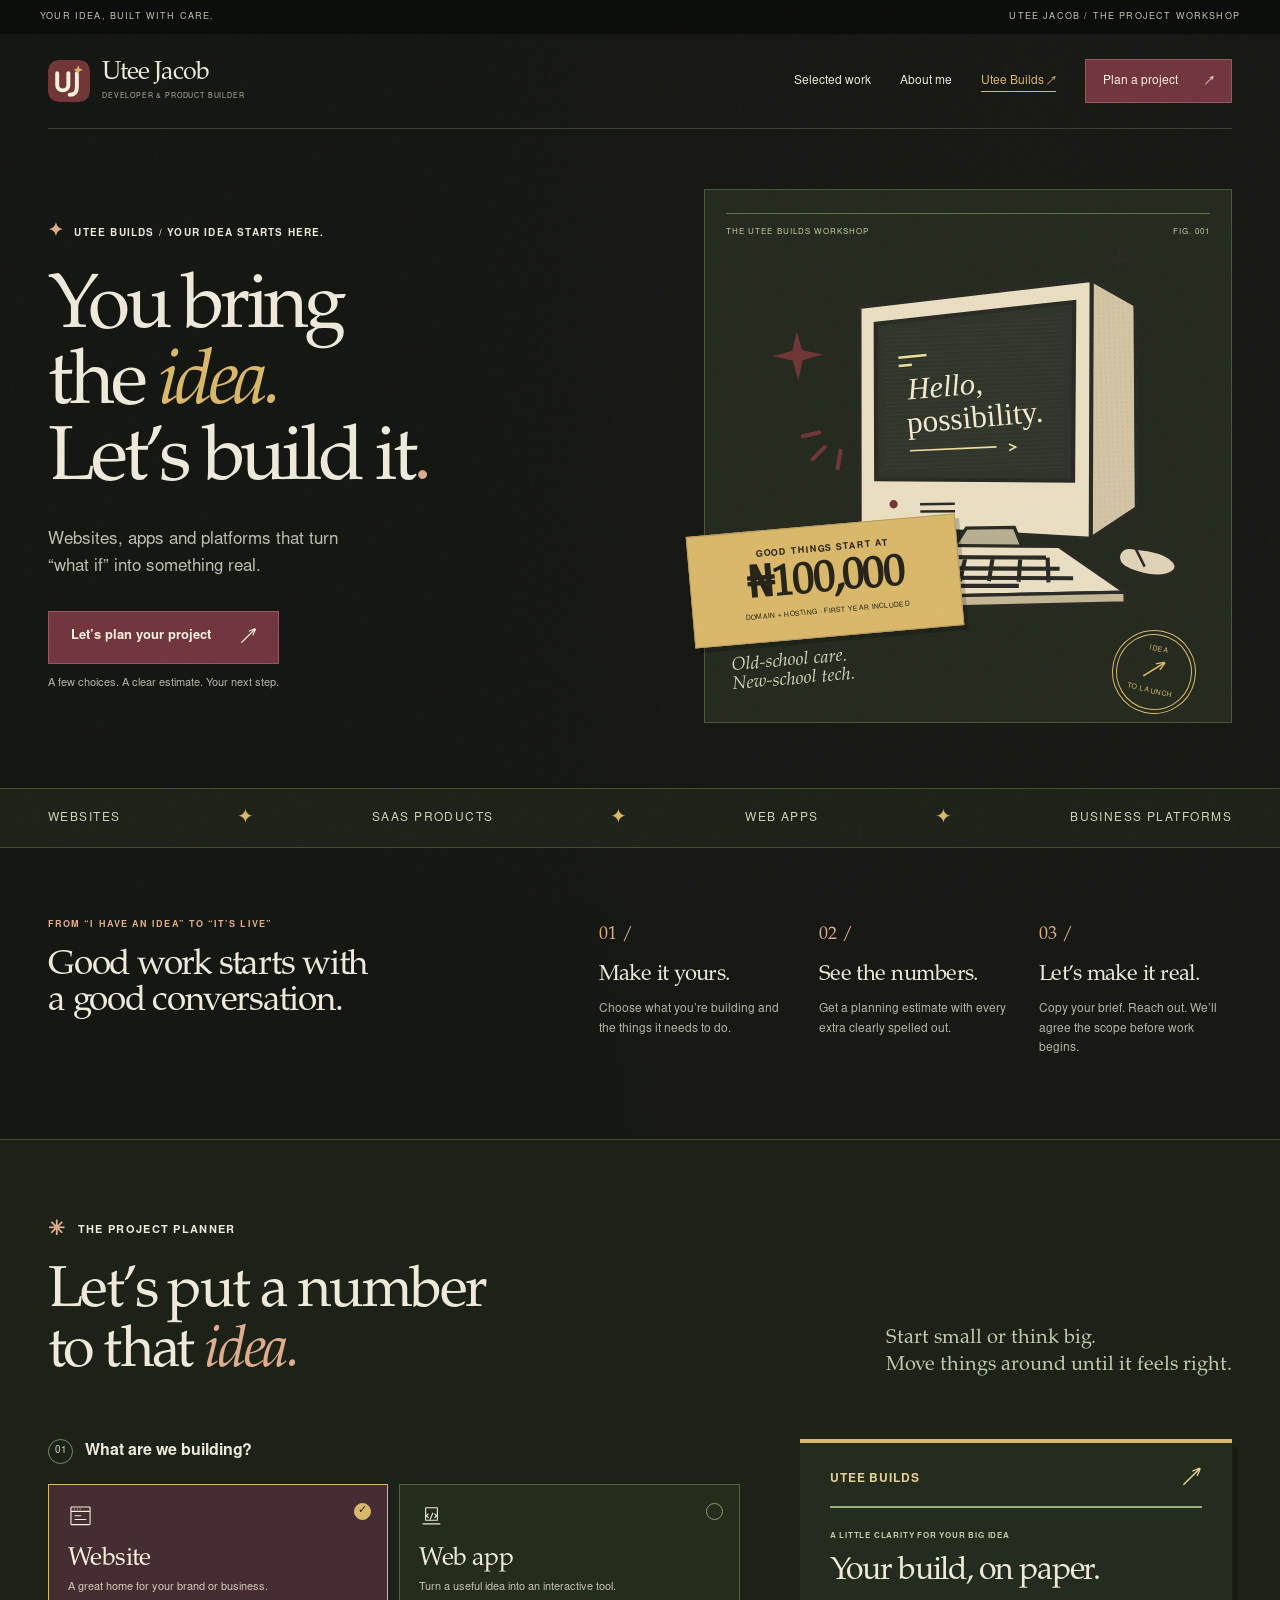
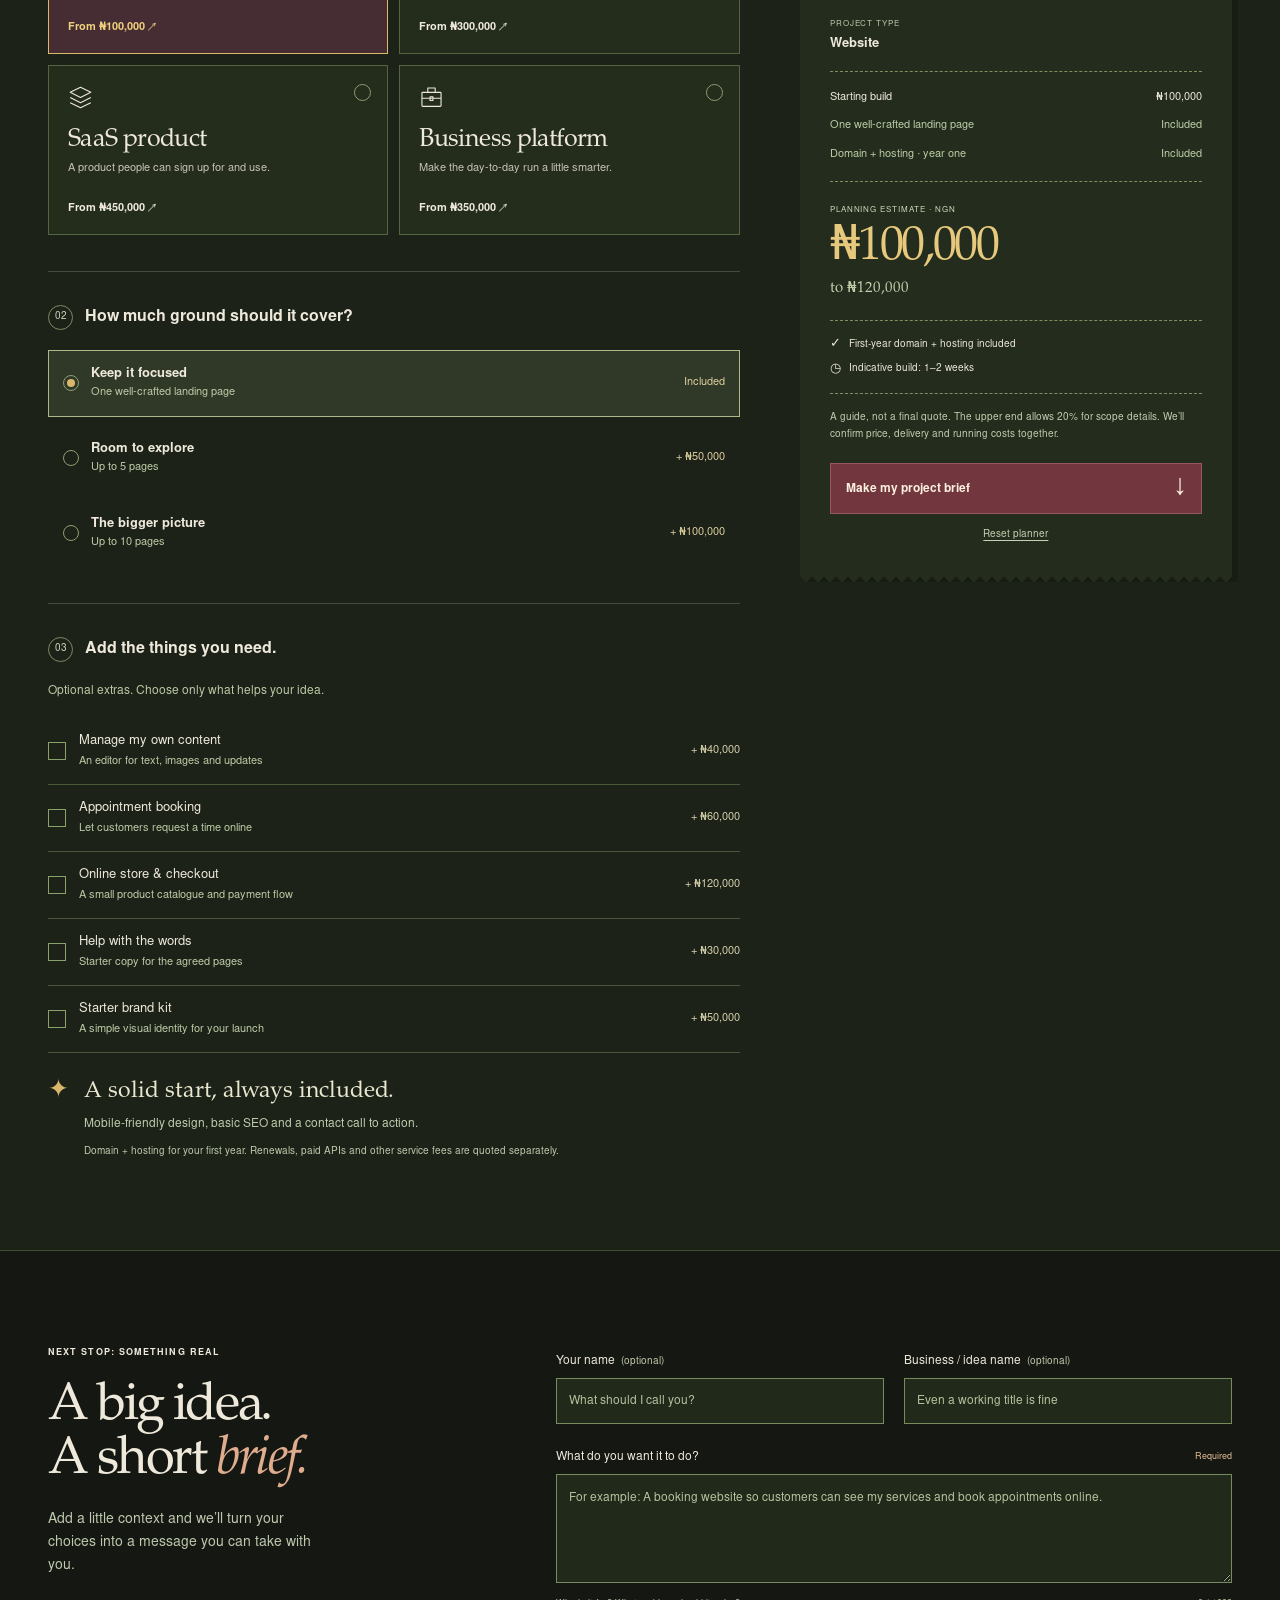
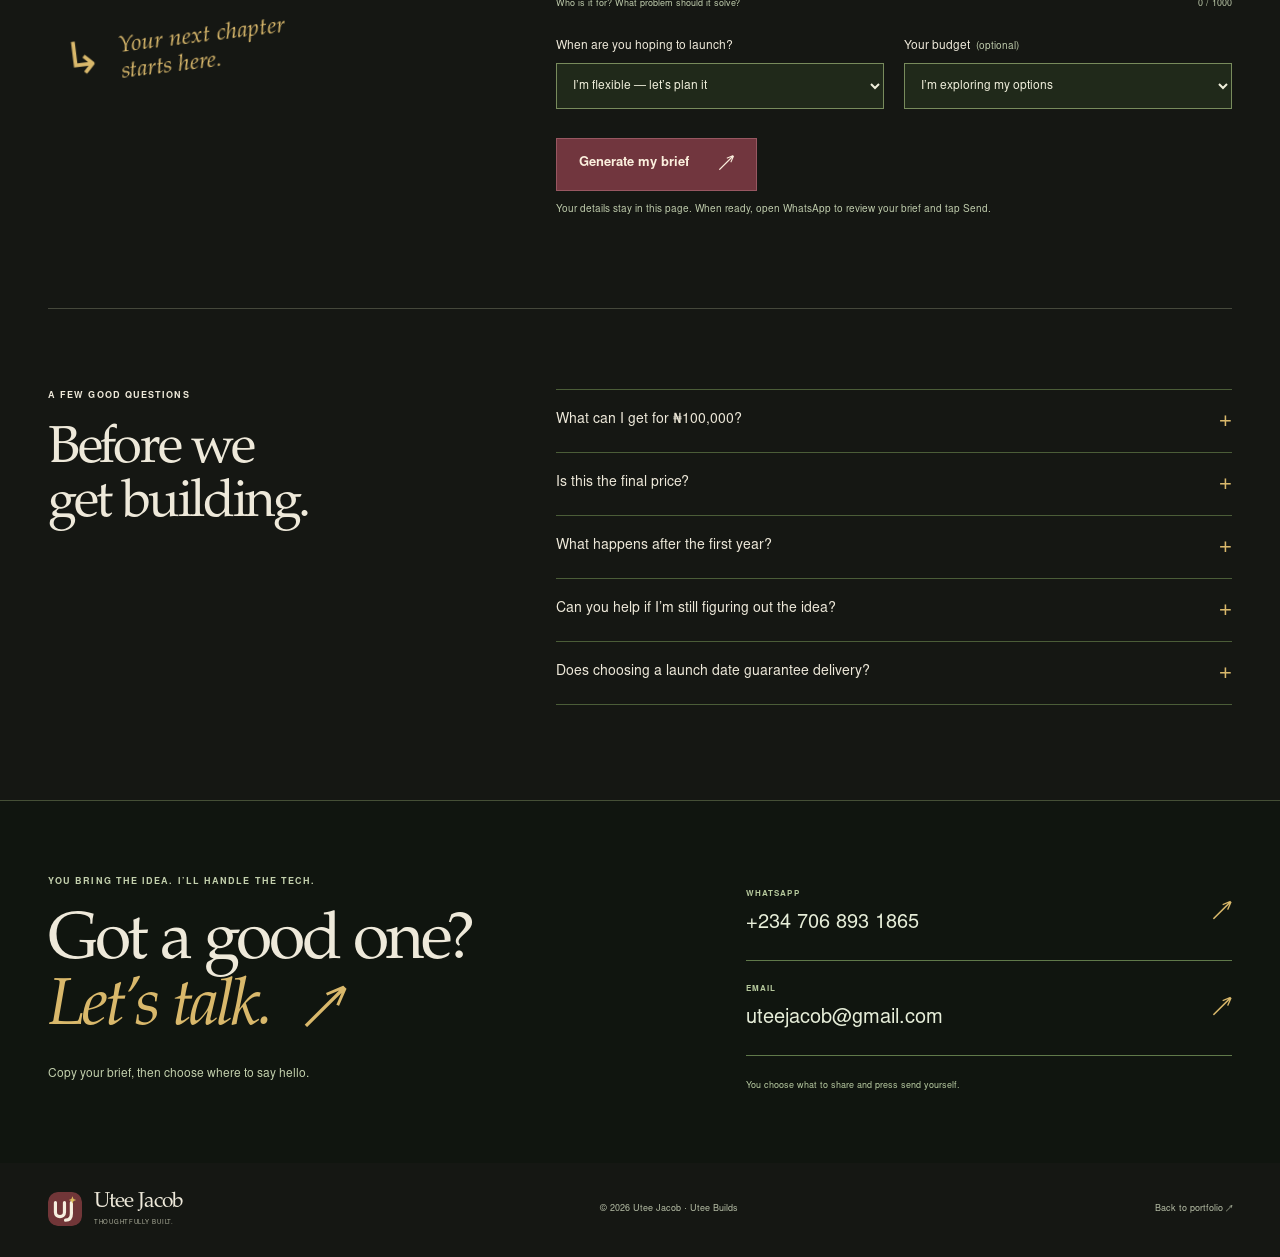
==== builds/index.html @ 332aa4e1 "Launch redesigned portfolio and Utee Builds project planner Publish the approved dark theme, real pr" ====
<!doctype html>
<html lang="en">
<head>
  <meta charset="utf-8">
  <meta name="viewport" content="width=device-width,initial-scale=1">
  <meta name="theme-color" content="#151713">
  <meta name="description" content="Got an idea? Let's build it. Plan your website, SaaS or business platform with Utee Builds. Projects from ₦100,000, including a domain and hosting for the first year.">
  <title>Utee Builds — Your idea, built.</title><meta name="author" content="Utee Jacob"><meta property="og:title" content="Utee Builds — Your idea, built."><meta property="og:type" content="website"><meta property="og:description" content="Plan your project, see a clear estimate and bring your brief to WhatsApp. Projects from ₦100,000.">
  <link rel="icon" href="../assets/brand/favicon.svg" type="image/svg+xml"><link rel="icon" href="../assets/brand/favicon-32.png" sizes="32x32"><link rel="apple-touch-icon" href="../assets/brand/apple-touch-icon.png"><link rel="manifest" href="../site.webmanifest">
  <link rel="stylesheet" href="styles.css"><link rel="stylesheet" href="../site.css"><script src="../site.js" defer></script>
  <script type="module" src="app.js"></script>
<link rel="stylesheet" href="../dark.css"></head>
<body class="planner-page">
  <a class="skip-link" href="#main">Skip to content</a>
<div class="studio-bar"><span>YOUR IDEA, BUILT WITH CARE.</span><span>UTEE JACOB / THE PROJECT WORKSHOP</span></div>
<header class="studio-header shell"><a href="../" class="studio-brand" aria-label="Utee Jacob home"><img src="../assets/brand/favicon.svg" alt="" width="42" height="42"><span>Utee Jacob<small>DEVELOPER & PRODUCT BUILDER</small></span></a><button class="menu-toggle" type="button" aria-expanded="false" aria-controls="studio-nav">Menu <span aria-hidden="true">☰</span></button><nav class="studio-nav" id="studio-nav" aria-label="Main navigation"><a href="../#work">Selected work</a><a href="../#about">About me</a><a href="./" aria-current="page">Utee Builds ↗</a><a class="studio-nav-cta" href="#project-builder">Plan a project <span aria-hidden="true">↗</span></a></nav></header>
  <main id="main">
    <section class="hero shell" aria-labelledby="hero-title">
      <div class="hero-copy">
        <p class="eyebrow"><span class="small-star" aria-hidden="true">✦</span> UTEE BUILDS / YOUR IDEA STARTS HERE.</p>
        <h1 id="hero-title">You bring<br>the <em>idea.</em><br>Let’s build it<span class="rust">.</span></h1>
        <p class="hero-description">Websites, apps and platforms that turn<br class="desktop-break"> “what if” into something real.</p>
        <a class="button primary" href="#project-builder">Let’s plan your project <span aria-hidden="true">↗</span></a>
        <p class="hero-footnote">A few choices. A clear estimate. Your next step.</p>
      </div>
      <div class="hero-art">
        <div class="art-caption"><span>THE UTEE BUILDS WORKSHOP</span><span>FIG. 001</span></div>
        <svg class="computer" viewBox="0 0 600 465" fill="none" role="img" aria-labelledby="computer-title">
          <title id="computer-title">An illustrated vintage computer turning a bright idea into a digital product</title>
          <defs><pattern id="dots" x="0" y="0" width="6" height="6" patternUnits="userSpaceOnUse"><circle cx="1" cy="1" r=".7" fill="#202f2a" opacity=".17"/></pattern><pattern id="lines" width="4" height="5" patternUnits="userSpaceOnUse"><path d="M0 1h4" stroke="#f2ecd8" opacity=".05"/></pattern></defs>
          <ellipse cx="313" cy="418" rx="243" ry="22" fill="url(#dots)"/>
          <path d="m174 79 282-23 52 32-7 246-57 35-279-25Z" fill="#d3c4a5" stroke="#2a2b24" stroke-width="5" stroke-linejoin="round"/>
          <path d="m456 56-12 313 57-35 7-246Z" fill="url(#dots)" stroke="#2a2b24" stroke-width="4"/>
          <path d="m174 79 282-23-12 313-279-25Z" fill="#e9ddc2" stroke="#2a2b24" stroke-width="5"/>
          <path d="m193 100 241-18-9 216-238-10Z" fill="#30352b" stroke="#2a2b24" stroke-width="5"/>
          <path d="m203 112 219-16-8 190-216-8Z" fill="#30352b"/>
          <path d="m203 112 219-16-8 190-216-8Z" fill="url(#lines)"/>
          <path d="m219 142 34-2m-34 12 16-1" stroke="#f0dd9c" stroke-width="3"/>
          <text x="229" y="193" fill="#f4e9cb" font-family="Georgia,serif" font-style="italic" font-size="37" transform="rotate(-3 229 193)">Hello,</text>
          <text x="227" y="234" fill="#f4e9cb" font-family="Georgia,serif" font-size="38" transform="rotate(-3 227 234)">possibility.</text>
          <path d="m229 255 105-1" stroke="#f0dd9c" stroke-width="2"/><path d="m349 251 8 4-8 4" stroke="#f0dd9c" stroke-width="2"/>
          <circle cx="207" cy="319" r="5" fill="#713638"/><path d="m239 320 42 1m-42 8 42 1" stroke="#2a2b24" stroke-width="3"/>
          <path d="m294 351 58 1 10 28-87-2Z" fill="#b8b093" stroke="#2a2b24" stroke-width="4"/>
          <path d="m130 365 275 12 78 58-355-5-44-24Z" fill="#e9ddc2" stroke="#2a2b24" stroke-width="4" stroke-linejoin="round"/>
          <path d="m84 406 44 24 355 5v13l-354-4-45-24Z" fill="#c3b797" stroke="#2a2b24" stroke-width="4"/>
          <path d="m139 380 250 10m-269 3 285 11m-271 1 287 11m-268 0 202 7m-189-43-16 29m46-28-14 29m45-28-12 30m44-29-10 30m43-28-8 30m41-29-6 30m39-28-3 30m36-28v30" stroke="#2a2b24" stroke-width="5"/>
          <path d="m491 381 23 4c30 7 43 24 21 31-19 5-56-8-58-20-2-8 5-16 14-15Z" fill="#dfd2b6" stroke="#2a2b24" stroke-width="4"/><path d="m497 381 11 24m-10-27c-8-16-2-24 11-34" stroke="#2a2b24" stroke-width="3"/>
          <path d="m97 106 6 23 25 6-25 6-6 24-6-24-24-6 24-6Z" fill="#713638"/>
          <path d="m491 15 3 15 15 4-15 4-3 15-4-15-15-4 15-4Z" fill="#2a2b24"/>
          <path d="m126 247-15 14m9-32-20 4m45 19-4 21" stroke="#713638" stroke-width="5" stroke-linecap="round"/>
        </svg>
        <div class="price-sticker"><span>GOOD THINGS START AT</span><strong>₦100,000</strong><span>DOMAIN + HOSTING · FIRST YEAR INCLUDED</span></div>
        <div class="art-bottom"><span class="handwritten">Old-school care.<br>New-school tech.</span><span class="round-seal" aria-hidden="true">IDEA<br><b>↗</b><br>TO LAUNCH</span></div>
      </div>
    </section>
    <div class="ticker" aria-label="Website, SaaS product, web app and business platform development"><div class="shell ticker-inner"><span>WEBSITES</span><i aria-hidden="true">✦</i><span>SAAS PRODUCTS</span><i aria-hidden="true">✦</i><span>WEB APPS</span><i aria-hidden="true">✦</i><span>BUSINESS PLATFORMS</span></div></div>
    <section class="process shell" id="how-it-works" aria-labelledby="process-title">
      <div class="section-intro"><p class="eyebrow">FROM “I HAVE AN IDEA” TO “IT’S LIVE”</p><h2 id="process-title">Good work starts with<br>a good conversation.</h2></div>
      <div class="process-steps"><article><span class="step-no">01 /</span><h3>Make it yours.</h3><p>Choose what you’re building and the things it needs to do.</p></article><article><span class="step-no">02 /</span><h3>See the numbers.</h3><p>Get a planning estimate with every extra clearly spelled out.</p></article><article><span class="step-no">03 /</span><h3>Let’s make it real.</h3><p>Copy your brief. Reach out. We’ll agree the scope before work begins.</p></article></div>
    </section>
    <section class="builder-profile shell" aria-labelledby="profile-title"><div class="profile-monogram" aria-hidden="true">uj<span>✳</span></div><div><p class="eyebrow">MEET YOUR BUILDER</p><h2 id="profile-title">Hi, I’m Utee. Let’s make it work.</h2><p>A Python backend developer and CTO at Ciel Tech Ltd, building across web products, payments and security. My work includes VibeGarage and PathGuard. I bring that same care to your next idea.</p></div><a href="https://github.com/Utee" target="_blank" rel="noopener noreferrer" class="profile-link">Explore my work <span aria-hidden="true">↗</span></a></section>
    <section class="builder-section" id="project-builder" aria-labelledby="builder-title">
      <div class="shell">
        <div class="builder-heading"><div><p class="eyebrow"><span aria-hidden="true">✳</span> THE PROJECT PLANNER</p><h2 id="builder-title">Let’s put a number<br>to that <em>idea.</em></h2></div><p>Start small or think big. <br>Move things around until it feels right.</p></div>
        <div class="builder-layout">
          <div class="builder-controls">
            <fieldset class="project-fieldset"><legend><span class="section-number">01</span> What are we building?</legend><div class="project-grid" id="project-types"></div></fieldset>
            <fieldset class="scope-fieldset"><legend><span class="section-number">02</span> How much ground should it cover?</legend><div id="scope-options" class="scope-options"></div></fieldset>
            <fieldset class="features-fieldset"><legend><span class="section-number">03</span> Add the things you need.</legend><p class="field-help">Optional extras. Choose only what helps your idea.</p><div id="feature-options" class="feature-options"></div></fieldset>
            <div class="included-panel"><span class="included-icon" aria-hidden="true">✦</span><div><h3>A solid start, always included.</h3><p id="included-features"></p><p class="hosting-note">Domain + hosting for your first year. Renewals, paid APIs and other service fees are quoted separately.</p></div></div>
          </div>
          <aside class="estimate" aria-labelledby="estimate-title">
            <div class="receipt-top"><span>UTEE BUILDS</span><span aria-hidden="true">↗</span></div><p class="eyebrow">A LITTLE CLARITY FOR YOUR BIG IDEA</p><h3 id="estimate-title">Your build, on paper.</h3>
            <div class="receipt-meta"><span>PROJECT TYPE</span><strong id="estimate-project"></strong></div>
            <div id="estimate-lines" class="estimate-lines"></div>
            <div class="receipt-total" aria-live="polite" aria-atomic="true"><span>PLANNING ESTIMATE · NGN</span><strong id="estimate-low"></strong><p>to <b id="estimate-high"></b></p></div>
            <div class="estimate-context"><p><span aria-hidden="true">✓</span> First-year domain + hosting included</p><p><span aria-hidden="true">◷</span> <span id="build-window"></span></p></div>
            <p class="estimate-disclaimer">A guide, not a final quote. The upper end allows 20% for scope details. We’ll confirm price, delivery and running costs together.</p>
            <a href="#brief-section" class="button primary receipt-cta">Make my project brief <span aria-hidden="true">↓</span></a>
            <button type="button" id="reset-project" class="text-button">Reset planner</button><span class="receipt-tear" aria-hidden="true"></span>
          </aside>
        </div>
      </div>
    </section>
    <section class="brief-section shell" id="brief-section" aria-labelledby="brief-title">
      <div class="brief-intro"><p class="eyebrow">NEXT STOP: SOMETHING REAL</p><h2 id="brief-title">A big idea.<br>A short <em>brief.</em></h2><p>Add a little context and we’ll turn your choices into a message you can take with you.</p><div class="margin-note"><span aria-hidden="true">↳</span> Your next chapter<br>starts here.</div></div>
      <form id="brief-form" class="brief-form">
        <div class="form-row"><div><label for="client-name">Your name <span>(optional)</span></label><input id="client-name" name="clientName" autocomplete="name" maxlength="80" placeholder="What should I call you?"></div><div><label for="business-name">Business / idea name <span>(optional)</span></label><input id="business-name" name="businessName" autocomplete="organization" maxlength="100" placeholder="Even a working title is fine"></div></div>
        <label for="project-goal">What do you want it to do? <span class="required-note">Required</span></label><textarea id="project-goal" name="goal" rows="4" maxlength="1000" required placeholder="For example: A booking website so customers can see my services and book appointments online."></textarea><div class="input-meta"><span>Who is it for? What problem should it solve?</span><span id="goal-count">0 / 1000</span></div>
        <div class="form-row"><div><label for="timeline">When are you hoping to launch?</label><select id="timeline" name="timeline"><option value="flexible">I’m flexible — let’s plan it</option><option value="soon">As soon as practical</option><option value="month">Within the next month</option><option value="quarter">In the next 2–3 months</option></select></div><div><label for="budget">Your budget <span>(optional)</span></label><select id="budget" name="budget"><option value="unsure">I’m exploring my options</option><option value="starter">₦100,000–₦250,000</option><option value="growing">₦250,000–₦500,000</option><option value="established">₦500,000–₦1,000,000</option><option value="large">₦1,000,000+</option></select></div></div>
        <button class="button primary" type="submit">Generate my brief <span aria-hidden="true">↗</span></button><p class="form-privacy">Your details stay in this page. When ready, open WhatsApp to review your brief and tap Send.</p>
      </form>
      <section class="brief-output" id="brief-output" aria-labelledby="output-title" hidden><div class="output-header"><div><p class="eyebrow">READY FOR THE CONVERSATION</p><h3 id="output-title" tabindex="-1">Here’s your project brief.</h3></div><span class="ready-stamp">LET’S BUILD</span></div><p class="brief-freshness" id="brief-freshness">Your brief follows your current project choices. Open WhatsApp to review it, then tap Send.</p><label class="sr-only" for="generated-brief">Generated project brief</label><textarea readonly id="generated-brief" rows="14" spellcheck="false"></textarea><div class="brief-actions"><button class="button primary" type="button" id="copy-brief">Copy project brief <span aria-hidden="true">⧉</span></button><a class="button secondary" id="whatsapp-brief" href="https://wa.me/2347068931865" target="_blank" rel="noopener noreferrer">Send brief on WhatsApp <span aria-hidden="true">↗</span></a></div><p class="copy-status" role="status" id="copy-status"></p></section>
    </section>
    <section class="faq shell" aria-labelledby="faq-title"><div><p class="eyebrow">A FEW GOOD QUESTIONS</p><h2 id="faq-title">Before we<br>get building.</h2></div><div class="faq-items"><details><summary>What can I get for ₦100,000?<span aria-hidden="true">+</span></summary><p>A focused, one-page website with a mobile-friendly layout, basic SEO, a contact call to action, and a domain and hosting for the first year. More pages and extra features increase the planning estimate.</p></details><details><summary>Is this the final price?<span aria-hidden="true">+</span></summary><p>This planner gives an initial range based on your choices. We’ll review your brief, content, integrations and technical needs, then agree a written scope and final price before work starts. Complex requirements may fall outside this range.</p></details><details><summary>What happens after the first year?<span aria-hidden="true">+</span></summary><p>Domain and hosting renewal costs are separate after year one. Paid services, payment processing, SMS, email, AI tools or extra infrastructure may have their own ongoing costs. We’ll discuss any needed services before you commit.</p></details><details><summary>Can you help if I’m still figuring out the idea?<span aria-hidden="true">+</span></summary><p>Absolutely. Pick the closest project type, describe the problem you want to solve, and leave the rest for our conversation. We can shape the first version together.</p></details><details><summary>Does choosing a launch date guarantee delivery?<span aria-hidden="true">+</span></summary><p>Your preferred launch time helps us plan. The build window shown is indicative; availability, agreed scope, content readiness and integrations determine the final schedule. Support and maintenance can also be discussed when we agree the scope.</p></details></div></section>
    <section class="contact-section" id="contact" aria-labelledby="contact-title"><div class="shell contact-layout"><div><p class="eyebrow">YOU BRING THE IDEA. I’LL HANDLE THE TECH.</p><h2 id="contact-title">Got a good one?<br><em>Let’s talk.</em> <span aria-hidden="true">↗</span></h2><p>Copy your brief, then choose where to say hello.</p></div><div class="contact-links"><a href="https://wa.me/2347068931865" target="_blank" rel="noopener noreferrer" class="contact-link"><span><span class="eyebrow">WHATSAPP</span><strong>+234 706 893 1865</strong></span><span aria-hidden="true">↗</span></a><a href="mailto:uteejacob@gmail.com" class="contact-link"><span><span class="eyebrow">EMAIL</span><strong>uteejacob@gmail.com</strong></span><span aria-hidden="true">↗</span></a><p>You choose what to share and press send yourself.</p></div></div></section>
  </main>
<footer class="studio-footer shell"><a href="../" class="studio-brand"><img src="../assets/brand/favicon.svg" alt="" width="34" height="34"><span>Utee Jacob<small>THOUGHTFULLY BUILT.</small></span></a><p>© <span data-year>2026</span> Utee Jacob · Utee Builds</p><a href="../">Back to portfolio ↗</a></footer>
  <div class="mobile-estimate" id="mobile-estimate"><div><span>YOUR PLANNING ESTIMATE</span><strong id="mobile-total">₦100,000–₦120,000</strong></div><a href="#estimate-title" aria-label="View estimate breakdown">View estimate <span aria-hidden="true">↑</span></a></div>
  <noscript><div class="noscript">Turn on JavaScript to use the project planner. You can still contact Utee using the details above.</div></noscript>
</body>
</html>
---- builds/styles.css ----
@font-face{font-family:Editorial;font-display:swap;src:url('fonts/editorial.otf')}@font-face{font-family:Editorial;font-display:swap;src:url('fonts/editorial-italic.otf');font-style:italic}@font-face{font-family:Studio;font-display:swap;src:url('fonts/studio-sans.otf')}@font-face{font-family:Studio;font-display:swap;src:url('fonts/studio-sans-bold.otf');font-weight:700}
:root{--paper:#f4ecdc;--paper-dark:#e9e0cc;--ink:#22372f;--muted:#64695a;--rust:#a43d2b;--gold:#dfb74f;--line:#c5c4ad;--white:#fcf8ed;--serif:Editorial,Georgia,serif;--sans:Studio,Arial,sans-serif}*{box-sizing:border-box}html{scroll-behavior:auto;scroll-padding-top:32px}body{margin:0;background:var(--paper);color:var(--ink);font-family:var(--sans);font-size:16px;line-height:1.5}body:before{content:'';position:fixed;inset:0;background-image:url("data:image/svg+xml,%3Csvg viewBox='0 0 180 180' xmlns='http://www.w3.org/2000/svg'%3E%3Cfilter id='n'%3E%3CfeTurbulence type='fractalNoise' baseFrequency='.84' numOctaves='3' stitchTiles='stitch'/%3E%3C/filter%3E%3Cpath fill='%23635b43' opacity='.16' filter='url(%23n)' d='M0 0h180v180H0z'/%3E%3C/svg%3E");opacity:.16;pointer-events:none;z-index:20}a{color:inherit}button,input,textarea,select{font:inherit}button,a,input,select,textarea{-webkit-tap-highlight-color:transparent}button,a{touch-action:manipulation}button{cursor:pointer}button:focus-visible,a:focus-visible,summary:focus-visible{outline:3px solid var(--rust);outline-offset:5px}input:focus-visible,textarea:focus-visible,select:focus-visible{outline:2px solid var(--rust);outline-offset:3px}h1,h2,h3,p{margin:0}h1,h2,h3{font-weight:400}h1,h2{font-family:var(--serif);letter-spacing:-.045em;line-height:1.03}h2{font-size:clamp(40px,4.1vw,60px)}h1 em,h2 em{color:var(--rust)}fieldset{margin:0;padding:0;border:0;min-width:0}legend{padding:0}button{border:0}::selection{background:var(--gold);color:var(--ink)}.shell{width:min(1240px,calc(100% - 96px));margin-inline:auto}.rust{color:var(--rust)}.eyebrow{font-size:11px;letter-spacing:.12em;font-weight:700;line-height:1.55}.topline{padding:10px 48px;background:var(--ink);color:var(--paper);display:flex;justify-content:space-between;font-size:9px;letter-spacing:.13em}.header{display:flex;align-items:center;justify-content:space-between;padding-block:30px 24px;border-bottom:1px solid var(--line)}.wordmark{font-family:var(--serif);font-size:34px;line-height:.73;letter-spacing:-2px;text-decoration:none;font-weight:700;position:relative}.wordmark>span:last-child{font-size:30px}.wordmark-star{color:var(--rust);font-family:var(--sans);font-size:26px;position:absolute;left:62px;top:-3px}.header nav{display:flex;align-items:center;gap:35px;font-size:13px}.header nav a{text-decoration:none}.header nav a:hover{text-decoration:underline;text-underline-offset:5px}.nav-contact{border:1px solid var(--ink);padding:10px 19px;display:flex;gap:28px}.hero{display:grid;grid-template-columns:1.12fr 1fr;gap:36px;padding-block:58px 66px;align-items:center;overflow:hidden}.hero .eyebrow{font-size:10px;margin-bottom:25px}.small-star{font-size:18px;color:var(--rust);vertical-align:middle;margin-right:6px}.hero h1{font-size:clamp(64px,6.35vw,91px);line-height:.99;letter-spacing:-.055em}.hero h1 em{font-weight:400}.hero-description{margin-top:27px;font-size:17px;line-height:1.6;color:#4e5b4e}.button{padding:15px 22px;text-decoration:none;display:inline-flex;align-items:center;justify-content:space-between;gap:30px;font-size:13px;font-weight:700;min-height:50px;border:1px solid transparent;transition:background .18s,transform .18s}.primary{background:var(--rust);color:var(--white)}.primary:hover{background:#843020;transform:translateY(-2px)}.primary span{font-size:21px;font-weight:400;line-height:1}.secondary{border-color:var(--ink);background:transparent}.secondary:hover{background:var(--paper-dark)}.hero .button{margin-top:29px}.hero-footnote{font-size:11px;color:var(--muted);margin-top:12px}.hero-art{position:relative;align-self:stretch;display:flex;flex-direction:column;justify-content:center;padding-top:23px}.art-caption{display:flex;justify-content:space-between;font-size:8px;letter-spacing:.13em;border-top:1px solid var(--line);padding-top:12px;margin-inline:8px}.computer{width:110%;max-width:600px;margin-left:-25px;position:relative;left:0;overflow:visible;transform:rotate(-3deg)}.price-sticker{background:var(--gold);padding:16px 20px 18px;transform:rotate(-5deg);position:absolute;bottom:90px;left:-12px;box-shadow:3px 5px 0 #22372f18;border:1px solid #bf9333;min-width:270px;display:flex;align-items:center;flex-direction:column}.price-sticker span:first-child{font-size:9px;letter-spacing:.1em;font-weight:700}.price-sticker strong{font-family:var(--serif);font-size:43px;line-height:1.2;letter-spacing:-.04em}.price-sticker span:last-child{font-size:7px;letter-spacing:.045em}.art-bottom{display:flex;align-items:center;justify-content:space-between;margin:8px 20px 0 12px}.handwritten{font-family:var(--serif);font-style:italic;line-height:1.08;font-size:19px;transform:rotate(-5deg)}.round-seal{width:84px;height:84px;border:1px solid var(--rust);outline:1px solid var(--rust);outline-offset:-5px;color:var(--rust);border-radius:50%;text-align:center;font-size:7px;letter-spacing:.1em;line-height:1.4;padding-top:14px;transform:rotate(13deg)}.round-seal b{font-size:27px;font-weight:400;line-height:1.2}.ticker{border-block:1px solid var(--ink);background:var(--ink);color:var(--paper)}.ticker-inner{display:flex;align-items:center;justify-content:space-between;gap:20px;padding-block:19px;font-size:12px;letter-spacing:.12em}.ticker i{font-style:normal;color:var(--gold);font-size:20px;line-height:1}.process{display:grid;grid-template-columns:1.1fr 1.45fr;gap:70px;padding-block:70px 80px}.section-intro .eyebrow{color:var(--rust);margin-bottom:17px;font-size:9px}.process h2{font-size:35px;letter-spacing:-.035em}.process-steps{display:grid;grid-template-columns:repeat(3,1fr);gap:27px;padding-top:4px}.step-no{font-family:var(--serif);font-size:18px;color:var(--rust)}.process-steps h3{font-family:var(--serif);font-size:22px;margin:10px 0 8px;letter-spacing:-.025em}.process-steps p{font-size:12px;color:var(--muted);line-height:1.65}.builder-section{padding-block:75px 90px;background:#e9e4d4;border-block:1px solid var(--line)}.builder-heading{display:flex;align-items:flex-end;justify-content:space-between;margin-bottom:55px}.builder-heading .eyebrow{margin-bottom:18px}.builder-heading .eyebrow>span{font-size:20px;vertical-align:middle;color:var(--rust);margin-right:7px}.builder-heading>p{font-family:var(--serif);font-size:20px;color:var(--muted);line-height:1.35;margin-bottom:5px}.builder-layout{display:grid;grid-template-columns:minmax(0,1.6fr) minmax(330px,1fr);align-items:start;gap:60px}.builder-controls fieldset+fieldset{margin-top:36px;padding-top:33px;border-top:1px solid var(--line)}.builder-controls legend{font-size:16px;font-weight:700;float:left;width:100%;margin-bottom:20px;display:flex;align-items:center;gap:12px}.section-number{font-size:10px;font-weight:400;border:1px solid #a8ac96;border-radius:50%;height:25px;width:25px;display:inline-flex;align-items:center;justify-content:center;flex-shrink:0}.project-grid{display:grid;grid-template-columns:1fr 1fr;gap:11px;clear:both}.project-choice{position:relative;display:flex;flex-direction:column;cursor:pointer;padding:19px 19px 16px;border:1px solid #b6bca8;background:#f6f2e666;min-height:170px;transition:background .15s,border-color .15s,transform .15s}.project-choice:hover{border-color:var(--ink);transform:translateY(-2px)}.project-choice:has(input:checked){border-color:var(--ink);background:var(--ink);color:var(--paper)}.project-choice:has(input:focus-visible),.scope-choice:has(input:focus-visible),.feature-choice:has(input:focus-visible){outline:3px solid var(--rust);outline-offset:3px}.project-choice input,.scope-choice input,.feature-choice input{position:absolute;opacity:0;width:1px;height:1px}.project-icon{height:25px;width:25px;margin-bottom:16px}.project-icon svg{width:100%;height:100%}.choice-marker{position:absolute;right:16px;top:18px;display:flex;align-items:center;justify-content:center;border:1px solid #899684;border-radius:50%;height:17px;width:17px}.project-choice input:checked~.choice-marker{background:var(--gold);border-color:var(--gold)}.project-choice input:checked~.choice-marker:after{content:'✓';color:var(--ink);font-size:11px}.project-choice strong{font-family:var(--serif);font-weight:400;font-size:25px;letter-spacing:-.025em;line-height:1.2}.project-choice .choice-desc{font-size:11px;opacity:.8;margin-block:5px 12px;line-height:1.5}.choice-price{font-size:11px;margin-top:auto;font-weight:700}.project-choice input:checked~.choice-price{color:var(--gold)}.scope-options{clear:both;display:flex;flex-direction:column;gap:8px}.scope-choice{position:relative;display:flex;align-items:center;padding:13px 14px;gap:12px;cursor:pointer;border:1px solid transparent;min-height:67px}.scope-choice:has(input:checked){border-color:var(--ink);background:#f9f5e9}.scope-dot{border:1px solid #7a8572;width:16px;height:16px;border-radius:50%;flex-shrink:0;position:relative}.scope-choice input:checked~.scope-dot:after{content:'';position:absolute;width:8px;height:8px;border-radius:50%;background:var(--rust);left:3px;top:3px}.scope-copy{display:flex;flex-direction:column;flex:1}.scope-copy strong{font-size:13px;font-weight:700}.scope-copy span{font-size:11px;color:var(--muted);margin-top:1px}.scope-price{font-size:11px;white-space:nowrap}.field-help{font-size:12px;color:var(--muted);margin-bottom:18px;clear:both}.feature-options{display:flex;flex-direction:column;gap:0}.feature-choice{position:relative;display:flex;gap:13px;align-items:center;border-bottom:1px solid #c3c6b2;padding-block:14px;cursor:pointer;min-height:67px}.feature-choice:hover{background:#f8f5ec88}.feature-box{flex-shrink:0;display:flex;align-items:center;justify-content:center;border:1px solid #86927e;width:18px;height:18px}.feature-choice input:checked~.feature-box{background:var(--ink);border-color:var(--ink)}.feature-choice input:checked~.feature-box:after{content:'✓';font-size:12px;color:var(--paper)}.feature-copy{display:flex;flex-direction:column;flex:1}.feature-copy strong{font-size:13px;font-weight:400}.feature-copy span{font-size:11px;color:var(--muted);line-height:1.45;margin-top:2px}.feature-price{font-size:11px;white-space:nowrap;margin-left:10px}.included-panel{display:flex;gap:15px;padding-top:26px}.included-icon{font-size:25px;color:var(--rust);line-height:1}.included-panel h3{font-family:var(--serif);font-size:23px;line-height:1.15;margin-bottom:9px}.included-panel p{font-size:12px;color:#555f50;line-height:1.7}.included-panel .hosting-note{font-size:10px;margin-top:10px;color:var(--muted);line-height:1.5}.estimate{position:sticky;top:30px;background:var(--white);padding:27px 30px 18px;box-shadow:5px 6px 0 #2f422c0b;margin-bottom:12px}.receipt-top{display:flex;justify-content:space-between;border-bottom:2px solid var(--ink);padding-bottom:18px;margin-bottom:22px;font-size:12px;font-weight:700;letter-spacing:.08em}.receipt-top>span:last-child{font-size:25px;line-height:.7;font-weight:400}.estimate>.eyebrow{font-size:8px;color:var(--muted);letter-spacing:.1em}.estimate h3{font-family:var(--serif);font-size:32px;letter-spacing:-.04em;margin-top:6px;margin-bottom:22px}.receipt-meta{display:flex;flex-direction:column;gap:5px;padding-bottom:16px}.receipt-meta>span{font-size:8px;letter-spacing:.12em;color:var(--muted)}.receipt-meta strong{font-size:13px}.estimate-lines{border-block:1px dashed #a7ad98;padding-block:12px}.estimate-line{display:flex;justify-content:space-between;gap:10px;font-size:11px;padding-block:6px}.estimate-line>span:first-child{max-width:70%}.estimate-line>span:last-child{white-space:nowrap}.estimate-line.included{color:var(--muted)}.receipt-total{padding-block:22px 20px}.receipt-total>span{font-size:8px;letter-spacing:.12em;display:block;margin-bottom:6px}.receipt-total>strong{font-family:var(--serif);font-weight:400;font-size:48px;letter-spacing:-.05em;line-height:1.1;display:block}.receipt-total>p{font-size:15px;font-family:var(--serif);margin-top:3px;color:var(--muted)}.receipt-total b{font-weight:400}.estimate-context{padding-block:14px;border-block:1px dashed #a7ad98}.estimate-context p{font-size:10px;display:flex;gap:8px;align-items:center}.estimate-context p+p{margin-top:5px}.estimate-context p>span:first-child{font-size:13px}.estimate-disclaimer{font-size:10px;line-height:1.65;color:var(--muted);margin:16px 0 20px}.receipt-cta{display:flex;padding:14px 15px;font-size:12px;gap:10px}.text-button{background:transparent;display:block;text-decoration:underline;text-underline-offset:3px;font-size:10px;padding:14px;margin-inline:auto;color:var(--muted)}.text-button:hover{color:var(--rust)}.receipt-tear{position:absolute;width:100%;height:11px;left:0;bottom:-10px;background:linear-gradient(135deg,var(--white) 25%,transparent 25%) -6px 0,linear-gradient(225deg,var(--white) 25%,transparent 25%) -6px 0;background-size:12px 22px}.brief-section{display:grid;grid-template-columns:1fr 1.6fr;gap:40px 85px;padding-block:95px 90px;border-bottom:1px solid var(--line)}.brief-intro>.eyebrow{font-size:9px;margin-bottom:20px}.brief-intro>p:not(.eyebrow){font-size:14px;color:var(--muted);margin-top:21px;max-width:270px;line-height:1.65}.margin-note{font-family:var(--serif);font-style:italic;transform:rotate(-7deg);font-size:23px;line-height:1.12;color:var(--rust);margin-top:38px;margin-left:15px;display:flex;gap:18px}.margin-note>span{font-size:45px;font-style:normal}.brief-form{padding-top:6px;min-width:0}.brief-form label{font-size:12px;display:block;margin-bottom:8px}.brief-form label>span{font-size:10px;color:var(--muted);margin-left:3px}.brief-form label>.required-note{color:var(--rust);font-size:9px;float:right;padding-top:2px}.form-row{display:grid;grid-template-columns:1fr 1fr;gap:20px;margin-bottom:24px}.form-row>div{min-width:0}input,textarea,select{color:var(--ink);border:1px solid #aeb4a0;background:#fffaf060;border-radius:0;min-width:0;max-width:100%;width:100%;font-size:12px;padding:13px 12px}input,select{min-height:46px}input::placeholder,textarea::placeholder{color:#777d6c;opacity:1}textarea{resize:vertical;line-height:1.7}select{appearance:auto;padding-right:22px}.input-meta{display:flex;justify-content:space-between;gap:15px;font-size:9px;color:var(--muted);margin-top:6px;margin-bottom:26px}.input-meta>span:last-child{white-space:nowrap}.brief-form>.button{margin-top:5px}.form-privacy{font-size:10px;color:var(--muted);margin-top:12px}.brief-output{grid-column:1/-1;border:1px solid var(--ink);padding:32px;background:#f9f4e7}.brief-output[hidden]{display:none}.output-header{display:flex;align-items:center;justify-content:space-between;gap:20px}.output-header h3{font-family:var(--serif);font-size:35px;line-height:1.15;letter-spacing:-.03em;margin-top:9px}.output-header .eyebrow{font-size:9px;color:var(--rust)}.ready-stamp{color:var(--rust);border:2px solid var(--rust);font-family:var(--serif);padding:8px 12px;font-size:20px;font-weight:700;transform:rotate(-7deg);white-space:nowrap}.brief-freshness{font-size:11px;color:var(--muted);margin-top:17px;margin-bottom:12px}.brief-output textarea{font-family:var(--sans);font-size:13px;padding:20px;min-height:300px;background:var(--white);border-color:var(--line)}.brief-actions{display:flex;gap:12px;margin-top:20px}.copy-status{font-size:12px;color:var(--rust);min-height:20px;margin-top:10px}.faq{display:grid;grid-template-columns:1fr 1.6fr;gap:85px;padding-block:80px 95px}.faq .eyebrow{font-size:9px;margin-bottom:20px}.faq-items{border-top:1px solid var(--line)}details{border-bottom:1px solid var(--line)}summary{list-style:none;cursor:pointer;display:flex;justify-content:space-between;align-items:center;gap:20px;padding-block:20px;font-size:14px}summary::-webkit-details-marker{display:none}summary>span{font-size:22px;color:var(--rust);line-height:1;transition:transform .2s}details[open] summary>span{transform:rotate(45deg)}details p{font-size:13px;color:var(--muted);line-height:1.8;padding:0 30px 22px 0}.contact-section{background:var(--ink);color:var(--paper);padding-block:65px 70px}.contact-layout{display:grid;grid-template-columns:1.25fr 1fr;gap:90px;align-items:center}.contact-layout .eyebrow{font-size:9px;color:#d3ccb6}.contact-layout h2{margin-top:21px;font-size:66px;line-height:1}.contact-layout h2 em{color:var(--gold)}.contact-layout h2>span{color:var(--gold);font-size:58px;font-family:var(--sans);margin-left:20px}.contact-layout>div>p:last-child{font-size:12px;color:#c5cbb8;margin-top:23px}.contact-links{min-width:0}.contact-link{display:flex;align-items:center;justify-content:space-between;gap:20px;padding-block:22px;border-bottom:1px solid #657264;text-decoration:none}.contact-link:hover strong{color:var(--gold)}.contact-link>span:first-child{display:flex;flex-direction:column;gap:8px;min-width:0}.contact-link .eyebrow{font-size:8px;letter-spacing:.14em;color:#b7bfa9}.contact-link strong{font-size:20px;font-weight:400;overflow-wrap:anywhere}.contact-link>span:last-child{font-size:26px;font-weight:400;color:var(--gold)}.contact-links>p{font-size:9px!important}.footer{display:flex;align-items:center;justify-content:space-between;gap:25px;padding-block:26px}.footer-mark{font-family:var(--serif);font-size:25px;font-weight:700;text-decoration:none;letter-spacing:-.05em}.footer p,.footer>span{font-size:9px;color:var(--muted)}.mobile-estimate{display:none}.skip-link{position:fixed;left:12px;top:-100px;z-index:100;background:var(--ink);color:var(--paper);padding:10px 20px}.skip-link:focus{top:10px}.sr-only{position:absolute;width:1px;height:1px;padding:0;margin:-1px;overflow:hidden;clip:rect(0,0,0,0);white-space:nowrap;border:0}.noscript{padding:20px;text-align:center;background:var(--gold)}
@media(min-width:1500px){.hero{gap:70px}.hero h1{font-size:96px}.hero{padding-block:65px 75px}}
@media(max-width:1100px){.shell{width:calc(100% - 64px)}.topline{padding-inline:32px}.hero{gap:20px}.hero h1{font-size:74px}.hero-description{font-size:15px}.hero-art{justify-content:center}.price-sticker{left:-12px;bottom:86px;min-width:240px;padding:12px}.price-sticker strong{font-size:39px}.price-sticker span:last-child{font-size:6.5px}.computer{margin-top:0}.art-caption{font-size:7px}.hero .eyebrow{font-size:8px}.process{grid-template-columns:1fr;gap:35px}.section-intro h2 br{display:none}.process-steps{gap:45px}.process-steps p{max-width:230px}.builder-layout{gap:35px;grid-template-columns:minmax(0,1.4fr) minmax(300px,1fr)}.estimate{padding:23px}.project-choice{padding:16px;min-height:180px}.project-choice strong{font-size:22px}.choice-desc{font-size:10px!important}.scope-price,.feature-price{font-size:10px}.brief-section,.faq{gap:40px}.contact-layout{gap:50px}.contact-layout h2{font-size:60px}}
@media(max-width:820px){.shell{width:calc(100% - 48px)}.topline{padding-inline:24px}.header nav{gap:20px}.hero{padding-block:45px 55px;grid-template-columns:1.1fr 1fr;gap:0}.hero h1{font-size:62px}.hero .eyebrow{font-size:7px;margin-bottom:22px;letter-spacing:.09em}.hero-description{font-size:14px}.hero .button{font-size:11px;padding:13px 15px;gap:20px}.hero-footnote{font-size:9px}.hero-art{margin-right:-10px}.art-caption{font-size:6px}.price-sticker{left:0;min-width:210px;bottom:65px}.price-sticker strong{font-size:32px}.price-sticker span:first-child{font-size:7px}.price-sticker span:last-child{font-size:5.5px}.computer{margin-left:-10px}.art-bottom{margin-top:30px;margin-inline:14px}.handwritten{font-size:16px}.round-seal{width:64px;height:64px;font-size:5.5px;padding-top:10px}.round-seal b{font-size:22px}.ticker-inner{font-size:8px;gap:15px;padding-block:16px}.ticker i{font-size:15px}.builder-layout{grid-template-columns:minmax(0,1fr) 285px;gap:25px}.project-grid{gap:8px}.project-choice{padding:14px 12px;min-height:178px}.project-choice strong{font-size:20px}.project-icon{width:22px;height:22px;margin-bottom:18px}.choice-marker{right:12px;top:15px;height:15px;width:15px}.choice-price{font-size:9px}.builder-controls legend{font-size:13px;gap:8px}.scope-choice{gap:8px;padding:12px 8px;flex-wrap:wrap}.scope-price{margin-left:25px}.scope-copy strong{font-size:12px}.scope-copy span{font-size:10px}.feature-copy span{font-size:10px}.feature-price{margin-left:0}.estimate{padding:20px}.estimate h3{font-size:29px}.receipt-total>strong{font-size:43px}.builder-heading>p{font-size:17px}.brief-intro h2,.faq h2{font-size:44px}.brief-section,.faq{grid-template-columns:1fr 1.7fr;gap:35px}.brief-intro>p:not(.eyebrow){font-size:12px}.form-row{gap:14px}.brief-form label{font-size:11px}.brief-form label>span{font-size:8px}.contact-layout{gap:35px}.contact-layout h2{font-size:51px}.contact-link strong{font-size:17px}.contact-layout .eyebrow{font-size:7px}.footer{gap:15px}.footer p{font-size:8px}}
@media(max-width:680px){html{scroll-padding-top:20px}.shell{width:calc(100% - 40px)}.topline{padding:9px 20px;justify-content:center;font-size:8px}.topline>span:last-child{display:none}.header{padding-block:24px 23px}.wordmark{font-size:30px;line-height:.75}.wordmark>span:last-child{font-size:27px}.wordmark-star{left:55px;font-size:23px}.header nav{gap:20px;font-size:11px}.header nav>a:first-child{display:none}.header .nav-contact{padding:9px 12px;gap:14px}.hero{grid-template-columns:1fr;padding-block:38px 35px;gap:24px;overflow:visible}.hero .eyebrow{font-size:8px;letter-spacing:.08em;margin-bottom:23px}.hero h1{font-size:clamp(59px,12.4vw,81px);letter-spacing:-.055em;line-height:.98}.hero-description{font-size:15px;margin-top:22px}.hero-description br{display:none}.hero .button{font-size:13px;padding:14px 20px;margin-top:25px;min-width:240px}.hero-footnote{font-size:10px}.hero-art{margin:0;min-height:385px;align-self:auto;padding-top:3px;max-width:430px;width:100%;justify-self:center}.art-caption{font-size:7px;padding-top:10px;margin-inline:0}.computer{width:100%;margin-top:4px;margin-left:0;transform:rotate(-3deg)}.price-sticker{left:0;bottom:69px;padding:12px 16px;min-width:225px}.price-sticker strong{font-size:38px}.price-sticker span:first-child{font-size:8px}.price-sticker span:last-child{font-size:6px}.art-bottom{margin:5px 8px 0 5px}.handwritten{font-size:18px}.round-seal{width:70px;height:70px;font-size:6px;padding-top:12px}.round-seal b{font-size:23px}.ticker-inner{width:100%;padding:15px 15px;gap:10px;font-size:6.5px;letter-spacing:.06em;white-space:nowrap}.ticker i{font-size:11px}.process{padding-block:45px 49px;gap:29px}.process h2{font-size:32px;max-width:320px}.section-intro h2 br{display:block}.section-intro .eyebrow{font-size:8px;margin-bottom:14px}.process-steps{grid-template-columns:1fr;gap:20px}.process-steps article{display:grid;grid-template-columns:40px 1fr;column-gap:8px;padding-bottom:20px;border-bottom:1px solid var(--line)}.process-steps article:last-child{padding-bottom:0;border:0}.step-no{font-size:20px;grid-row:1/3;padding-top:1px}.process-steps h3{margin:0 0 5px;font-size:24px}.process-steps p{font-size:12px;max-width:310px}.builder-section{padding-block:45px 55px}.builder-heading{display:block;margin-bottom:32px}.builder-heading h2{font-size:49px}.builder-heading .eyebrow{font-size:9px;margin-bottom:17px}.builder-heading>p{font-family:var(--sans);font-size:12px;margin-top:18px;line-height:1.6}.builder-heading>p br{display:none}.builder-layout{grid-template-columns:1fr;gap:32px}.builder-controls legend{font-size:14px;gap:10px;margin-bottom:18px}.section-number{height:24px;width:24px;font-size:9px}.project-grid{gap:10px}.project-choice{padding:17px 14px 16px;min-height:180px}.project-choice strong{font-size:24px}.project-choice .choice-desc{font-size:10px!important}.project-icon{margin-bottom:17px;width:24px;height:24px}.choice-marker{top:18px;right:14px;height:16px;width:16px}.choice-price{font-size:10px}.builder-controls fieldset+fieldset{margin-top:30px;padding-top:28px}.scope-choice{gap:12px;padding:13px 12px;flex-wrap:nowrap}.scope-price{margin-left:0;font-size:11px}.scope-copy strong{font-size:13px}.scope-copy span{font-size:11px}.feature-choice{min-height:70px}.feature-copy strong{font-size:13px}.feature-copy span{font-size:11px}.feature-price{font-size:11px;margin-left:8px}.included-panel h3{font-size:24px}.included-panel p{font-size:12px}.estimate{position:relative;top:0;max-width:none;padding:27px 25px 17px;scroll-margin-top:28px}.estimate h3{font-size:35px}.receipt-top{font-size:12px}.estimate>.eyebrow{font-size:8px}.estimate-line{font-size:12px;padding-block:7px}.receipt-meta>span{font-size:9px}.receipt-meta strong{font-size:14px}.receipt-total>strong{font-size:51px}.receipt-total>span{font-size:9px}.receipt-total>p{font-size:18px}.estimate-context p{font-size:11px}.estimate-disclaimer{font-size:11px}.receipt-cta{font-size:13px;padding:15px 18px}.text-button{font-size:11px}.brief-section{display:block;padding-block:55px 45px}.brief-intro .eyebrow{font-size:8px}.brief-intro h2{font-size:50px}.brief-intro>p:not(.eyebrow){font-size:13px;max-width:330px;margin-top:18px}.margin-note{display:none}.brief-form{padding-top:30px}.form-row{grid-template-columns:1fr;gap:20px;margin-bottom:22px}.brief-form label{font-size:12px}.brief-form label>span{font-size:10px}input,textarea,select{font-size:16px;padding:13px 11px}input::placeholder,textarea::placeholder{font-size:12px}.input-meta{font-size:9px;gap:10px;margin-top:8px;margin-bottom:22px}.brief-form>.button{width:100%;margin-top:2px}.form-privacy{font-size:10px;text-align:center}.brief-output{padding:22px 18px;margin-top:32px}.output-header h3{font-size:30px}.output-header .eyebrow{font-size:7px}.ready-stamp{display:none}.brief-output textarea{font-size:12px;padding:14px}.brief-actions{flex-direction:column;gap:10px}.brief-freshness{font-size:10px}.brief-actions .button{width:100%}.faq{display:block;padding-block:45px 55px}.faq .eyebrow{font-size:8px;margin-bottom:14px}.faq h2{font-size:40px}.faq h2 br{display:none}.faq-items{margin-top:27px}summary{font-size:13px;padding-block:18px}details p{font-size:12px;padding-right:12px}.contact-section{padding-block:45px 42px}.contact-layout{display:block}.contact-layout h2{font-size:59px;margin-top:20px}.contact-layout .eyebrow{font-size:7px}.contact-layout h2>span{font-size:48px;margin-left:10px}.contact-layout>div>p:last-child{font-size:11px;margin-top:20px}.contact-links{margin-top:25px}.contact-link{padding-block:20px}.contact-link strong{font-size:20px}.contact-link .eyebrow{font-size:8px}.contact-links>p{font-size:9px!important}.footer{flex-wrap:wrap;padding-block:25px 85px;gap:8px 20px;justify-content:space-between}.footer-mark{font-size:23px}.footer p{order:3;width:100%;font-size:9px}.footer>span{font-size:8px}.mobile-estimate{position:fixed;bottom:0;left:0;right:0;z-index:30;background:var(--white);border-top:1px solid var(--ink);padding:12px 20px max(12px,env(safe-area-inset-bottom));display:flex;justify-content:space-between;gap:12px;align-items:center;transform:translateY(130%);transition:transform .2s}.mobile-estimate.visible{transform:translateY(0)}.mobile-estimate>div{display:flex;flex-direction:column;gap:4px}.mobile-estimate>div>span{font-size:7px;letter-spacing:.08em;color:var(--muted)}.mobile-estimate strong{font-family:var(--serif);font-size:20px;font-weight:400;letter-spacing:-.035em;line-height:1}.mobile-estimate>a{font-size:10px;font-weight:700;text-underline-offset:4px;white-space:nowrap}.mobile-estimate>a>span{margin-left:6px}}
@media(max-width:360px){.shell{width:calc(100% - 32px)}.header nav{gap:13px;font-size:10px}.header .nav-contact{padding:8px 10px}.hero h1{font-size:57px}.hero .eyebrow{font-size:7px}.hero-art{min-height:350px}.price-sticker{min-width:200px;bottom:65px}.price-sticker strong{font-size:33px}.ticker-inner{font-size:5.8px;gap:7px}.project-choice strong{font-size:21px}.builder-controls legend{font-size:12px}.feature-price{font-size:10px}.scope-price{font-size:10px}.scope-copy span{font-size:10px}.contact-link strong{font-size:18px}.receipt-total>strong{font-size:46px}.builder-heading h2{font-size:45px}.mobile-estimate{padding-inline:16px}.mobile-estimate strong{font-size:18px}}
@media(prefers-reduced-motion:reduce){html{scroll-behavior:auto}*,*:before,*:after{transition:none!important;animation:none!important}}

.button:disabled{opacity:.45;cursor:not-allowed;transform:none}

.builder-profile{display:grid;grid-template-columns:90px 1fr auto;gap:30px;align-items:center;border-top:1px solid var(--line);padding-block:34px 40px}.profile-monogram{font-family:var(--serif);font-size:63px;letter-spacing:-.09em;border:1px solid var(--line);width:86px;height:86px;display:flex;align-items:center;justify-content:center;position:relative}.profile-monogram>span{position:absolute;font-family:var(--sans);color:var(--rust);font-size:23px;right:-7px;top:-13px;background:var(--paper);padding:0 4px}.builder-profile .eyebrow{font-size:8px;color:var(--rust);margin-bottom:8px}.builder-profile h2{font-size:30px;letter-spacing:-.035em}.builder-profile p:not(.eyebrow){font-size:12px;line-height:1.7;color:var(--muted);max-width:650px;margin-top:11px}.profile-link{font-size:11px;text-underline-offset:5px;white-space:nowrap}.profile-link>span{margin-left:15px;color:var(--rust);font-size:20px}@media(max-width:820px){.builder-profile{grid-template-columns:70px 1fr;gap:23px}.profile-monogram{width:67px;height:72px;font-size:52px}.profile-link{grid-column:2}.builder-profile h2{font-size:27px}}@media(max-width:680px){.builder-profile{grid-template-columns:55px 1fr;padding-block:29px 33px;gap:18px}.profile-monogram{width:53px;height:65px;font-size:45px}.profile-monogram>span{font-size:20px}.builder-profile h2{font-size:27px;line-height:1.1}.builder-profile p:not(.eyebrow){font-size:11px;margin-top:10px}.profile-link{font-size:10px;margin-top:-4px}}
@media(max-width:680px){.header nav>a[href="#how-it-works"],.header nav>.nav-contact{display:none}.header nav>a[href="../"]{display:block}.brief-actions .secondary{font-size:12px;gap:12px}}a[aria-disabled="true"]{opacity:.45;cursor:not-allowed;pointer-events:none}
---- site.css ----
:root{--paper:#f4eedf;--paper-dark:#e6decb;--ink:#2a2b24;--muted:#69695d;--rust:#713638;--gold:#dbb85c;--line:#cec9b8;--white:#fcf8ed}body{font-size:16px}body:before{opacity:.13}.studio-bar{display:flex;justify-content:space-between;padding:10px 40px;font-size:9px;letter-spacing:.13em;background:var(--ink);color:var(--paper)}.studio-bar i{font-style:normal;margin-left:9px;color:var(--gold)}.studio-header{display:flex;align-items:center;justify-content:space-between;gap:20px;padding-block:25px;border-bottom:1px solid var(--line)}.studio-brand{display:flex;align-items:center;gap:12px;text-decoration:none;flex-shrink:0}.studio-brand img{border-radius:10px}.studio-brand>span{font-family:var(--serif);font-size:25px;line-height:1.15;letter-spacing:-.04em}.studio-brand small{display:block;font-family:var(--sans);font-size:7px;letter-spacing:.12em;margin-top:5px}.studio-nav{display:flex;gap:29px;align-items:center;font-size:12px}.studio-nav a{text-decoration:none}.studio-nav a:hover{color:var(--rust)}.studio-nav a[aria-current=page]{color:var(--rust);text-decoration:underline;text-underline-offset:7px}.studio-nav-cta{padding:12px 17px;background:var(--ink);color:var(--paper)!important;display:flex;gap:27px}.studio-nav-cta:hover{background:var(--rust)}.menu-toggle{display:none}.portfolio-hero{display:grid;grid-template-columns:1.15fr 1fr;gap:70px;padding-block:70px 75px;align-items:center}.hero-editorial>.eyebrow{font-size:9px;letter-spacing:.1em;margin-bottom:25px}.gold-star{color:var(--rust);font-size:19px;vertical-align:middle;margin-right:6px}.portfolio-hero h1{font-size:clamp(62px,6.7vw,96px);line-height:1.01;letter-spacing:-.055em}.portfolio-hero h1 em{color:var(--rust)}.hero-deck{font-size:16px;max-width:430px;line-height:1.7;color:var(--muted);margin-top:28px}.hero-buttons{display:flex;align-items:center;gap:26px;margin-top:30px}.underlined{font-size:12px;text-decoration:none;border-bottom:1px solid #a8a493;padding-bottom:5px;display:inline-flex;align-items:center;gap:18px}.underlined:hover{color:var(--rust);border-color:var(--rust)}.underlined span{font-size:19px}.hero-signoff{margin-top:38px;display:flex;align-items:center;gap:25px}.signature{font-family:var(--serif);font-style:italic;font-size:25px;transform:rotate(-6deg)}.hero-signoff>span:last-child{font-size:7px;letter-spacing:.12em;line-height:1.8;border-left:1px solid var(--line);padding-left:24px;color:var(--muted)}.studio-board{min-height:520px;position:relative;background:#e7dfcc;background-image:linear-gradient(#cfc9b738 1px,transparent 1px),linear-gradient(90deg,#cfc9b738 1px,transparent 1px);background-size:27px 27px;border:1px solid #c9c3b1;padding:19px 20px;isolation:isolate}.board-top{font-size:7px;display:flex;justify-content:space-between;letter-spacing:.1em;border-bottom:1px solid #bcb5a0;padding-bottom:13px}.board-note{position:absolute;top:64px;left:17px;background:var(--gold);width:225px;height:180px;padding:19px;transform:rotate(-7deg);box-shadow:3px 5px 0 #2a2b2410}.board-note>span:first-child{font-size:7px;letter-spacing:.1em}.board-note p{font-family:var(--serif);font-size:40px;line-height:1.02;margin-top:15px;letter-spacing:-.04em}.note-star{position:absolute;font-size:40px;right:14px;top:38px;color:var(--rust)}.window-study{position:absolute;top:177px;right:19px;width:84%;border:1px solid #303328;background:var(--paper);box-shadow:7px 8px 0 #36362919;transform:rotate(4deg);z-index:1}.window-top{background:var(--ink);color:var(--paper);padding:10px 13px;display:flex;justify-content:space-between;align-items:center;font-size:8px;letter-spacing:.06em}.window-top>span:first-child{display:flex;gap:5px}.window-top i{width:5px;height:5px;border:1px solid #c6bea8;border-radius:50%}.window-body{padding:20px 23px}.micro-label{font-size:7px;letter-spacing:.1em}.study-title{font-family:var(--serif);font-size:36px;line-height:1.05;letter-spacing:-.04em;margin-top:15px}.study-title em{color:var(--rust)}.study-chart{display:flex;gap:9px;align-items:end;height:68px;margin-top:13px;border-bottom:1px solid var(--line)}.study-chart i{display:block;width:13%;background:var(--rust);opacity:.75}.study-chart i:nth-child(1){height:15%}.study-chart i:nth-child(2){height:35%}.study-chart i:nth-child(3){height:30%}.study-chart i:nth-child(4){height:48%}.study-chart i:nth-child(5){height:60%}.study-chart i:nth-child(6){height:70%}.study-chart i:nth-child(7){height:100%;background:var(--gold);opacity:1}.study-bottom{display:flex;justify-content:space-between;align-items:center;margin-top:12px;font-size:6px;letter-spacing:.09em}.study-bottom b{font-size:19px;font-weight:400}.board-ticket{position:absolute;right:-16px;top:68px;background:var(--rust);color:var(--paper);padding:16px 18px;width:169px;transform:rotate(8deg);z-index:2}.board-ticket>span{font-size:5.5px;letter-spacing:.07em}.board-ticket strong{display:block;font-family:var(--serif);font-size:24px;font-weight:400;line-height:1.02;margin:10px 0 12px}.board-caption{position:absolute;left:20px;right:20px;bottom:16px;display:flex;justify-content:space-between;align-items:center;font-size:6px;letter-spacing:.07em}.board-caption>span:last-child{font-size:23px;color:var(--rust)}.specialties{background:var(--ink);color:var(--paper)}.specialties>.shell{display:flex;justify-content:space-between;align-items:center;gap:16px;font-size:9px;letter-spacing:.09em;padding-block:21px}.specialties i{font-size:17px;color:var(--gold);font-style:normal}.work-section{padding-block:85px 90px}.editorial-heading{display:flex;justify-content:space-between;align-items:end;gap:30px;margin-bottom:35px}.editorial-heading .eyebrow{font-size:9px;letter-spacing:.12em;color:var(--rust);margin-bottom:19px}.editorial-heading h2{font-size:clamp(40px,4.4vw,63px)}.editorial-heading>p{font-family:var(--serif);font-size:20px;line-height:1.4;color:var(--muted);margin-bottom:4px}.work-toolbar{display:flex;justify-content:space-between;align-items:center;border-block:1px solid var(--line);padding:14px 0;margin-top:38px;margin-bottom:28px}.work-filters{display:flex;gap:8px}.work-filters button{background:transparent;color:var(--muted);padding:8px 13px;font-size:11px;min-height:35px}.work-filters button[aria-pressed=true]{background:var(--ink);color:var(--paper)}.work-filters button:hover{color:var(--rust)}.work-filters button[aria-pressed=true]:hover{color:var(--gold)}.work-filters button>span{font-size:7px;margin-left:8px}.work-toolbar>.micro-label{font-size:8px;color:var(--muted)}.project-showcase{display:grid;grid-template-columns:1fr 1fr;gap:25px 28px}.work-card{border:1px solid var(--line);background:#fbf7eb55;min-width:0}.work-card[hidden]{display:none}.project-art{height:310px;position:relative;overflow:hidden;isolation:isolate}.project-art-label{position:absolute;top:17px;left:20px;font-size:6px;letter-spacing:.14em;z-index:3}.project-art-no{position:absolute;right:17px;bottom:11px;font-family:var(--serif);font-size:36px;opacity:.45}.music-art{background:#d9c592}.music-cover{position:absolute;background:var(--rust);color:var(--paper);width:220px;height:238px;top:45px;left:17%;padding:15px 18px;transform:rotate(-10deg);box-shadow:7px 8px 0 #33332014;display:flex;flex-direction:column;overflow:hidden}.music-cover>span:first-child{font-size:7px;letter-spacing:.12em}.music-cover>b{font-family:var(--serif);font-size:31px;line-height:1.05;font-weight:400;margin-top:auto;position:relative;z-index:1;letter-spacing:-.03em}.music-cover>span:last-child{font-size:5px;letter-spacing:.15em;margin-top:12px;z-index:1}.record-disc{position:absolute;width:210px;height:210px;border-radius:50%;background:repeating-radial-gradient(#292b25 0px,#292b25 3px,#414138 4px,#292b25 5px);top:23px;right:-69px;display:flex;align-items:center;justify-content:center;opacity:.75}.record-disc i{width:45px;height:45px;border:18px solid var(--gold);border-radius:50%;background:var(--rust)}.music-player{position:absolute;bottom:35px;left:32%;right:8%;background:var(--white);border:1px solid var(--ink);box-shadow:4px 5px 0 #2a2b241b;padding:12px;display:flex;align-items:center;gap:10px;transform:rotate(3deg)}.music-player>span{background:var(--gold);width:29px;height:29px;display:grid;place-items:center;font-size:9px;flex-shrink:0}.music-player>div:nth-child(2){display:flex;flex-direction:column;gap:4px}.music-player b{font-size:8px;font-weight:700}.music-player div>span{font-size:6px}.wave{margin-left:auto;white-space:nowrap;font-size:12px;color:var(--rust)}.security-art{background:#30352b;color:var(--paper)}.security-orbit{position:absolute;width:260px;height:260px;right:-32px;top:25px;border:1px solid #929b6d88;border-radius:50%;box-shadow:0 0 0 35px #929b6d10,0 0 0 70px #929b6d10;display:grid;place-items:center;transform:rotate(15deg)}.security-orbit>span{font-size:210px;line-height:1;color:#b7be8a40}.security-sheet{position:absolute;top:62px;left:11%;width:75%;padding:22px 25px;background:var(--paper);color:var(--ink);transform:rotate(5deg);box-shadow:7px 8px 0 #0002}.security-sheet>.micro-label{font-size:6px;color:var(--rust)}.security-sheet strong{display:block;font-family:var(--serif);font-size:29px;font-weight:400;line-height:1.06;letter-spacing:-.03em;margin:16px 0 20px}.security-sheet>div{display:flex;align-items:center;gap:12px;border-top:1px solid var(--line);padding-top:12px}.security-sheet i{border:1px solid #8b9765;background:#dde1c9;border-radius:50%;height:30px;width:30px;display:grid;place-items:center;font-style:normal}.security-sheet div>span{font-size:9px;line-height:1.6}.scan-line{height:4px;position:absolute;left:0;right:0;bottom:0;background:var(--gold)}.work-card-body{padding:27px 28px}.work-card-top{display:flex;justify-content:space-between;align-items:center;gap:15px}.work-card-top .eyebrow{font-size:8px;color:var(--rust)}.work-card-top>span{font-family:var(--serif);font-size:14px;color:var(--muted)}.work-card h3{font-family:var(--serif);font-size:36px;letter-spacing:-.035em;line-height:1.1;margin:16px 0 13px}.work-card-body>p{font-size:13px;color:var(--muted);line-height:1.75;max-width:420px}.work-tags{display:flex;flex-wrap:wrap;gap:7px;margin-top:19px;margin-bottom:22px}.work-tags>span{font-size:8px;padding:5px 8px;border:1px solid var(--line)}.work-card .underlined{font-size:11px}.compact-card{display:grid;grid-template-columns:70px 1fr;gap:0}.compact-card .work-card-body{padding-left:12px}.compact-symbol{font-size:53px;font-family:var(--serif);padding-top:51px;text-align:center;color:var(--rust)}.archive-symbol{font-size:35px;color:#6e7657}.compact-card h3{font-size:29px}.compact-card summary{font-size:11px;padding:0;border:0}.compact-card details{border:0;max-width:300px}.compact-card details p{padding:15px 0 0;font-size:11px}.compact-card .work-tags{margin-bottom:18px}.build-invitation{background:var(--rust);color:var(--paper);padding-block:75px}.invitation-layout{display:grid;grid-template-columns:1.25fr 1fr;gap:110px;align-items:center}.invitation-layout .eyebrow{font-size:8px;color:#e0cfb5;margin-bottom:25px}.invitation-layout h2{font-size:clamp(46px,5vw,71px);line-height:1.04}.invitation-layout h2 em{color:var(--gold)}.invitation-layout>div>p:not(.eyebrow){font-size:13px;line-height:1.7;max-width:370px;color:#dfd4c2;margin-top:23px}.gold-button{background:var(--gold);color:var(--ink);margin-top:28px}.gold-button:hover{background:#edcb77;transform:translateY(-2px)}.gold-button span{font-size:21px}.invitation-ticket{background:var(--paper);color:var(--ink);padding:29px 30px;transform:rotate(3deg);box-shadow:8px 8px 0 #2c191827;position:relative}.invitation-ticket:after{content:'';position:absolute;bottom:-10px;left:0;width:100%;height:11px;background:linear-gradient(135deg,var(--paper) 25%,transparent 25%) -6px 0,linear-gradient(225deg,var(--paper) 25%,transparent 25%) -6px 0;background-size:12px 22px}.ticket-head{display:flex;justify-content:space-between;align-items:center;border-bottom:1px solid var(--line);padding-bottom:17px;margin-bottom:24px;font-size:9px;letter-spacing:.13em}.ticket-head>span:last-child{font-size:24px;color:var(--rust)}.invitation-ticket>strong{font-family:var(--serif);font-size:61px;line-height:1.1;letter-spacing:-.05em;font-weight:400;display:block;margin-top:7px}.invitation-ticket>p{font-size:12px;color:var(--muted);margin-top:12px;line-height:1.6}.ticket-rule{margin-top:20px;border-top:1px dashed #b8b59f}.invitation-ticket ul{list-style:none;padding:0;margin:20px 0;font-size:11px;line-height:2.2}.invitation-ticket li:before{content:'✓';margin-right:12px;color:var(--rust)}.invitation-ticket .ticket-note{font-size:9px;border-top:1px solid var(--line);padding-top:16px;margin-top:0}.about-section{display:grid;grid-template-columns:1fr 1.2fr;gap:95px;padding-block:90px;border-bottom:1px solid var(--line)}.about-left>.eyebrow{font-size:8px;color:var(--rust);margin-bottom:23px}.about-left h2{font-size:clamp(40px,4.1vw,58px)}.about-seal{width:150px;height:150px;display:flex;flex-direction:column;justify-content:center;align-items:center;border:1px solid var(--rust);outline:1px solid var(--rust);outline-offset:-7px;border-radius:50%;margin:39px 0 0 20px;transform:rotate(-12deg);color:var(--rust)}.about-seal>span{font-size:8px;letter-spacing:.15em}.about-seal>b{font-family:var(--serif);font-size:65px;line-height:1.1;letter-spacing:-.08em;font-weight:400}.about-copy{padding-top:35px}.about-copy p{font-size:13px;color:var(--muted);line-height:1.85;margin-bottom:16px}.about-copy .about-lead{font-family:var(--serif);font-size:25px;line-height:1.35;color:var(--ink);letter-spacing:-.02em;margin-bottom:22px}.about-links{display:flex;flex-wrap:wrap;gap:25px;margin-top:24px}.about-links .underlined{font-size:11px}.capabilities{display:grid;grid-template-columns:1fr 1fr;gap:20px;margin-top:33px;border-top:1px solid var(--line);padding-top:20px}.capabilities span{font-size:7px;letter-spacing:.1em;color:var(--rust)}.capabilities p{font-size:10px;margin-top:9px;line-height:1.9}.working-section{padding-block:75px 85px}.working-grid{display:grid;grid-template-columns:repeat(3,1fr);gap:50px;margin-top:40px}.working-grid article{border-top:1px solid var(--line);padding-top:20px}.working-grid article>span{font-size:8px;color:var(--rust);letter-spacing:.1em}.working-grid h3{font-family:var(--serif);font-size:26px;line-height:1.15;letter-spacing:-.025em;margin:19px 0 12px}.working-grid p{font-size:12px;line-height:1.8;color:var(--muted)}.studio-contact{background:var(--ink);color:var(--paper);padding-block:65px}.studio-contact>.shell>.eyebrow{font-size:8px;color:#bcbba8;margin-bottom:20px}.contact-head{display:flex;align-items:center;justify-content:space-between;gap:30px}.contact-head h2{font-size:clamp(50px,6vw,84px);line-height:1.03}.contact-head h2 em{color:var(--gold)}.contact-round{width:110px;height:110px;border:1px solid #989c75;border-radius:50%;display:grid;place-items:center;text-decoration:none;font-size:55px;flex-shrink:0;color:var(--gold)}.contact-round:hover{background:var(--gold);color:var(--ink)}.contact-bottom{display:grid;grid-template-columns:1fr 1.3fr .6fr;gap:30px;margin-top:45px;border-top:1px solid #6b705c;padding-top:26px;align-items:start}.contact-bottom p{font-size:10px;color:#bebfad;margin-bottom:9px}.contact-bottom>div>a{font-size:18px;text-decoration:none}.contact-bottom>div>a:hover{color:var(--gold)}.contact-bottom>div>a>span{font-size:15px;color:var(--gold);margin-left:14px}.social-links{display:flex;flex-direction:column;gap:7px}.social-links a{font-size:10px!important}.studio-footer{display:flex;align-items:center;justify-content:space-between;gap:25px;padding-block:28px}.studio-footer .studio-brand>span{font-size:21px}.studio-footer .studio-brand small{font-size:6px}.studio-footer p,.studio-footer>a:last-child{font-size:9px;color:var(--muted)}.studio-footer>a:last-child{text-decoration:none}.portfolio-page .primary{background:var(--rust)}.portfolio-page .primary:hover{background:#572a2c}
/* Shared planner refinements */
.planner-page .hero{padding-block:60px 65px;gap:65px}.planner-page .hero h1{font-size:clamp(60px,6vw,86px)}.planner-page .hero-art{padding:23px 15px 8px;border:1px solid var(--line);background:#e8e0cb}.planner-page .art-caption{margin-inline:6px}.planner-page .computer{width:100%;margin-left:0;transform:rotate(-2deg)}.planner-page .price-sticker{bottom:85px;left:-15px;background:var(--gold);border-color:#b99a50}.planner-page .handwritten{font-size:18px}.planner-page .ticker{background:var(--ink)}.planner-page .builder-section{background:#e8e2d3}.planner-page .project-choice:has(input:checked){background:var(--ink)}.planner-page .builder-heading h2{font-size:clamp(44px,4.5vw,65px)}.planner-page .receipt-top{color:var(--rust)}.planner-page .estimate{border-top:4px solid var(--rust)}.planner-page .receipt-total>strong{color:var(--rust)}.planner-page .contact-section{background:var(--ink)}.planner-page .brief-output{background:#f8f2e5}.planner-page .primary:hover{background:#572a2c}.planner-page .builder-profile{display:none}.planner-page .footer{display:none}.planner-page .studio-footer{padding-bottom:30px}
@media(max-width:1100px){.portfolio-hero{gap:40px}.portfolio-hero h1{font-size:75px}.studio-board{min-height:500px}.board-note{width:200px}.board-ticket{width:150px;right:-10px}.board-ticket strong{font-size:23px}.studio-nav{gap:22px}.hero-buttons{gap:20px}.hero-buttons .button{font-size:11px;gap:18px;padding-inline:16px}.hero-buttons .underlined{font-size:10px}.invitation-layout{gap:65px}.about-section{gap:60px}.contact-bottom>div>a{font-size:16px}.planner-page .hero{gap:40px}.planner-page .hero h1{font-size:74px}}
@media(max-width:820px){.studio-header{padding-block:21px}.studio-brand>span{font-size:22px}.studio-brand small{font-size:6px}.studio-nav{gap:17px;font-size:10px}.studio-nav-cta{gap:15px;padding:10px 13px}.portfolio-hero{gap:28px;padding-block:50px 55px}.portfolio-hero h1{font-size:59px}.hero-editorial>.eyebrow{font-size:7px}.hero-deck{font-size:13px}.hero-buttons{flex-direction:column;align-items:start;gap:15px}.studio-board{min-height:460px;padding:15px}.board-top{font-size:5px}.board-note{width:173px;left:12px;height:165px}.board-note p{font-size:34px}.note-star{font-size:28px;right:10px;top:45px}.board-ticket{width:130px;right:-8px;top:78px;padding:13px}.board-ticket>span{font-size:4px}.board-ticket strong{font-size:20px}.window-study{width:88%;right:10px;top:187px}.window-body{padding:17px}.study-title{font-size:30px}.window-body .micro-label{font-size:5px}.study-chart{height:47px;gap:6px}.board-caption{font-size:4.5px;left:15px;right:15px}.specialties>.shell{font-size:6px;gap:10px}.specialties i{font-size:13px}.work-section{padding-block:60px}.editorial-heading>p{font-size:16px}.project-art{height:260px}.music-cover{left:11%;top:40px;width:180px;height:203px}.music-cover>b{font-size:27px}.music-player{left:22%;right:8%;bottom:25px;gap:7px;padding:9px}.wave{display:none}.security-sheet{top:53px;left:9%;padding:19px;width:80%}.security-sheet strong{font-size:25px}.work-card-body{padding:23px}.work-card h3{font-size:31px}.work-card-body>p{font-size:12px}.compact-card{grid-template-columns:48px 1fr}.compact-card .work-card-body{padding:23px 18px 23px 7px}.compact-symbol{font-size:37px}.archive-symbol{font-size:26px}.compact-card h3{font-size:26px}.work-card-top>.eyebrow{font-size:6px}.work-card-top>span{font-size:12px}.invitation-layout{gap:45px;grid-template-columns:1.1fr 1fr}.invitation-layout h2{font-size:48px}.invitation-layout>div>p:not(.eyebrow){font-size:12px}.invitation-ticket{padding:23px}.invitation-ticket>strong{font-size:49px}.about-section{gap:40px}.about-left h2{font-size:41px}.about-left>.eyebrow{font-size:6px}.about-copy .about-lead{font-size:23px}.about-copy p{font-size:12px}.working-grid{gap:27px}.working-grid h3{font-size:23px}.working-grid p{font-size:11px}.contact-bottom{grid-template-columns:1fr 1.2fr;gap:25px}.social-links{flex-direction:row;gap:18px;grid-column:1/-1}.planner-page .hero{gap:28px}.planner-page .hero h1{font-size:61px}.planner-page .hero-art{padding-inline:10px}.planner-page .price-sticker{min-width:205px;left:-10px;bottom:70px}.planner-page .price-sticker strong{font-size:32px}}
@media(max-width:680px){.studio-bar{padding:9px 20px;justify-content:center;font-size:7px}.studio-bar>span:last-child{display:none}.studio-header{position:relative;padding-block:19px;z-index:40}.studio-brand>span{font-size:23px}.studio-brand small{font-size:6px}.studio-brand img{width:38px;height:38px}.menu-toggle{display:flex;gap:15px;align-items:center;background:transparent;color:var(--ink);font-size:11px;border:1px solid var(--ink);padding:10px 12px}.menu-toggle span{font-size:13px}.studio-nav{display:none;position:absolute;left:0;right:0;top:100%;background:var(--white);padding:15px 20px;border:1px solid var(--line);box-shadow:0 10px 15px #292a2310;flex-direction:column;align-items:stretch;gap:0}.studio-nav.is-open{display:flex}.studio-nav>a{font-size:13px;padding:13px 5px;border-bottom:1px solid var(--line)}.studio-nav>a:last-child{margin-top:10px;padding:13px 15px;border:0}.portfolio-hero{grid-template-columns:1fr;gap:35px;padding-block:36px 38px}.portfolio-hero h1{font-size:clamp(53px,12.3vw,76px)}.hero-editorial>.eyebrow{font-size:7px;margin-bottom:21px}.hero-deck{font-size:14px;margin-top:22px;max-width:350px}.hero-buttons{flex-direction:row;flex-wrap:wrap;gap:20px;margin-top:25px}.hero-buttons .button{font-size:11px;gap:24px;min-height:49px}.hero-buttons .underlined{font-size:10px}.hero-signoff{margin-top:28px;gap:22px}.signature{font-size:25px}.studio-board{min-height:440px;width:100%;max-width:430px;justify-self:center}.board-top{font-size:6px}.board-note{width:195px;height:165px;top:60px;left:17px}.board-note p{font-size:36px}.board-ticket{top:69px;right:5px;width:145px}.board-ticket strong{font-size:23px}.board-ticket>span{font-size:4.8px}.window-study{top:177px;right:20px;width:82%}.window-body{padding:18px 20px}.study-title{font-size:32px}.study-chart{height:47px}.window-body .micro-label{font-size:5px}.board-caption{font-size:5px}.specialties>.shell{padding-block:17px;display:grid;grid-template-columns:1fr 1fr;text-align:center;gap:12px;font-size:7px}.specialties i{display:none}.work-section{padding-block:45px 50px}.editorial-heading{display:block;margin-bottom:25px}.editorial-heading h2{font-size:45px}.editorial-heading .eyebrow{font-size:8px;margin-bottom:16px}.editorial-heading>p{font-family:var(--sans);font-size:12px;margin-top:20px;line-height:1.6}.editorial-heading>p br{display:none}.work-toolbar{margin-top:26px;padding-block:10px;gap:8px;margin-bottom:20px}.work-filters{gap:1px}.work-filters button{font-size:9px;padding:8px 9px}.work-filters button>span{display:none}.work-toolbar>.micro-label{font-size:6px;white-space:nowrap}.project-showcase{grid-template-columns:1fr;gap:20px}.project-art{height:275px}.music-cover{left:17%;top:42px;width:200px;height:214px}.music-player{left:27%;right:7%;bottom:30px;padding:11px}.music-cover>b{font-size:28px}.music-player b{font-size:7px}.security-sheet{width:78%;left:11%;top:58px;padding:22px}.security-sheet strong{font-size:28px}.work-card-body{padding:25px}.work-card h3{font-size:34px;margin-top:15px}.work-card-top>.eyebrow{font-size:7px}.work-card-body>p{font-size:12px}.compact-card{grid-template-columns:55px 1fr}.compact-card .work-card-body{padding:25px 20px 25px 8px}.compact-card h3{font-size:28px}.compact-symbol{padding-top:53px;font-size:42px}.archive-symbol{font-size:29px}.build-invitation{padding-block:45px 55px}.invitation-layout{grid-template-columns:1fr;gap:38px}.invitation-layout .eyebrow{font-size:7px;margin-bottom:21px}.invitation-layout h2{font-size:53px}.invitation-layout>div>p:not(.eyebrow){font-size:12px;max-width:330px}.gold-button{font-size:12px;margin-top:25px}.invitation-ticket{transform:rotate(2deg);margin-inline:7px;padding:25px 27px}.invitation-ticket>strong{font-size:59px}.invitation-ticket .micro-label{font-size:7px}.ticket-head{font-size:9px}.invitation-ticket>p{font-size:12px}.invitation-ticket ul{font-size:12px}.invitation-ticket .ticket-note{font-size:10px}.about-section{grid-template-columns:1fr;gap:20px;padding-block:50px}.about-left>.eyebrow{font-size:7px;margin-bottom:19px}.about-left h2{font-size:44px}.about-seal{display:none}.about-copy{padding-top:3px}.about-copy .about-lead{font-size:25px}.about-copy p{font-size:13px}.about-links{gap:20px}.capabilities{gap:15px;margin-top:30px}.capabilities p{font-size:10px}.working-section{padding-block:45px 50px}.working-section .editorial-heading h2{font-size:40px}.working-grid{grid-template-columns:1fr;gap:25px;margin-top:28px}.working-grid h3{font-size:28px;margin-top:13px}.working-grid p{font-size:12px;max-width:320px}.studio-contact{padding-block:43px}.studio-contact>.shell>.eyebrow{font-size:7px;margin-bottom:20px}.contact-head{gap:12px;align-items:flex-end}.contact-head h2{font-size:clamp(40px,10.4vw,63px)}.contact-round{width:53px;height:53px;font-size:28px;margin-bottom:3px}.contact-bottom{grid-template-columns:1fr;gap:25px;margin-top:30px;padding-top:25px}.contact-bottom>div>a{font-size:20px}.contact-bottom p{font-size:10px}.social-links{grid-column:auto;gap:23px}.social-links a{font-size:10px!important}.studio-footer{flex-wrap:wrap;padding-block:24px;gap:19px}.studio-footer .studio-brand>span{font-size:22px}.studio-footer .studio-brand small{font-size:6px}.studio-footer p{order:3;width:100%;font-size:9px;margin-top:0}.studio-footer>a:last-child{font-size:9px}.planner-page .hero{gap:30px;padding-block:38px 40px}.planner-page .hero h1{font-size:clamp(58px,12vw,78px)}.planner-page .hero-art{padding:20px 12px 12px;min-height:385px;max-width:400px}.planner-page .price-sticker{left:0;bottom:78px;min-width:218px}.planner-page .price-sticker strong{font-size:36px}.planner-page .builder-heading h2{font-size:48px}.planner-page .studio-footer{padding-bottom:85px}.planner-page .contact-section{padding-bottom:43px}}
@media(max-width:360px){.portfolio-hero h1{font-size:51px}.hero-editorial>.eyebrow{font-size:6px}.studio-brand{gap:9px}.studio-brand>span{font-size:21px}.studio-brand small{font-size:5px}.studio-board{min-height:420px}.board-note{width:180px;left:9px}.board-ticket{width:128px;right:4px}.board-ticket strong{font-size:21px}.board-ticket>span{font-size:4px}.window-study{right:11px;width:87%;top:171px}.study-title{font-size:31px}.board-top{font-size:5px}.work-filters button{font-size:8px;padding-inline:7px}.work-toolbar>.micro-label{font-size:5px}.music-player{left:24%;padding:9px}.work-card-body{padding:22px}.compact-card .work-card-body{padding-right:17px}.compact-card h3{font-size:25px}.work-card-top>.eyebrow{font-size:6px}.contact-round{width:42px;height:42px;font-size:25px}.contact-head h2{font-size:37px}.invitation-layout h2{font-size:48px}.invitation-ticket{padding:24px}.invitation-ticket>strong{font-size:54px}.planner-page .hero h1{font-size:55px}.planner-page .hero-art{min-height:350px}.planner-page .price-sticker{bottom:75px;min-width:190px}.planner-page .price-sticker strong{font-size:31px}}
/* Actual product captures, opened at full size on demand. */
.product-screenshot{background:#e2dac8;border-bottom:1px solid var(--line);padding:16px 16px 0;overflow:hidden}.screenshot-bar{height:28px;background:var(--white);border:1px solid #bcb9a8;border-bottom:0;display:flex;justify-content:space-between;align-items:center;gap:12px;padding:0 12px;font-size:6px;letter-spacing:.09em;color:var(--muted)}.screenshot-bar>span:first-child{display:flex;gap:4px}.screenshot-bar i{width:4px;height:4px;border-radius:50%;background:#bfbba9}.screenshot-open{position:relative;padding:0;display:block;width:100%;height:300px;overflow:hidden;background:#121722;border:1px solid #bcb9a8;border-bottom:0;text-align:left}.screenshot-open>img{display:block;width:100%;height:100%;object-fit:cover;object-position:top;transition:transform .3s}.screenshot-open:hover>img{transform:scale(1.025)}.screenshot-zoom{position:absolute;bottom:12px;right:12px;background:var(--white);padding:8px 10px;font-size:9px;color:var(--ink);border:1px solid #c6c1af;display:flex;gap:14px;align-items:center;box-shadow:2px 2px 0 #0001}.screenshot-zoom>span{font-size:15px}.mobile-product-shot .screenshot-open{background:#121212}.mobile-product-shot .screenshot-open>img{object-fit:contain;padding-top:8px;object-position:center top}.books-work-card{grid-column:1/-1;display:grid;grid-template-columns:1.05fr 1fr;align-items:stretch}.books-work-card .product-screenshot{border-bottom:0;border-right:1px solid var(--line);padding-bottom:0}.books-work-card .screenshot-open{height:310px}.books-work-card .work-card-body{display:flex;flex-direction:column;justify-content:center;padding:32px 35px}.books-work-card .underlined{align-self:flex-start}.screenshot-viewer{width:min(1200px,calc(100% - 40px));max-width:none;max-height:94dvh;border:1px solid var(--ink);background:var(--paper);color:var(--ink);padding:20px 24px;box-shadow:0 20px 100px #0005}.screenshot-viewer::backdrop{background:#171a17d9;backdrop-filter:blur(4px)}.screenshot-viewer-head{display:flex;justify-content:space-between;align-items:center;gap:20px;margin-bottom:17px}.screenshot-viewer-head h2{font-size:28px;letter-spacing:-.025em;margin-top:4px}.screenshot-viewer-head .micro-label{font-size:7px;color:var(--rust)}.viewer-close{display:flex;align-items:center;gap:20px;font-size:11px;background:transparent;border:1px solid var(--ink);color:var(--ink);padding:10px 13px;min-height:42px}.viewer-close>span{font-size:20px;line-height:1}.viewer-close:hover{background:var(--ink);color:var(--paper)}.screenshot-viewer-image{background:#151515;display:flex;justify-content:center;min-width:0}.screenshot-viewer-image img{display:block;max-height:72dvh;max-width:100%;object-fit:contain}.viewer-note{font-size:10px;color:var(--muted);margin-top:13px}.has-screenshot-viewer{overflow:hidden}@media(max-width:820px){.screenshot-open{height:240px}.product-screenshot{padding:12px 12px 0}.screenshot-bar{font-size:5px;padding-inline:9px}.books-work-card .work-card-body{padding:25px}.books-work-card .screenshot-open{height:280px}}@media(max-width:680px){.screenshot-open{height:265px}.product-screenshot{padding:13px 13px 0}.screenshot-bar{height:25px;font-size:5.5px}.books-work-card{display:block;grid-column:auto}.books-work-card .product-screenshot{border-right:0;border-bottom:1px solid var(--line)}.books-work-card .screenshot-open{height:265px}.books-work-card .work-card-body{padding:25px}.screenshot-zoom{font-size:8px;bottom:10px;right:10px;padding:8px 9px;min-height:34px}.screenshot-viewer{width:calc(100% - 24px);padding:17px 14px;max-height:93dvh}.screenshot-viewer-head h2{font-size:25px}.screenshot-viewer-head{gap:15px}.viewer-close{gap:12px;font-size:10px;padding:9px 10px}.screenshot-viewer-image img{max-height:70dvh}.viewer-note{font-size:9px;line-height:1.6}}@media(max-width:360px){.screenshot-open,.books-work-card .screenshot-open{height:235px}.screenshot-bar{font-size:5px}.screenshot-viewer-head h2{font-size:22px}}

.viewer-footer{display:flex;justify-content:space-between;align-items:center;gap:20px;margin-top:14px}.viewer-footer .viewer-note{margin:0}.viewer-footer .underlined{font-size:10px;white-space:nowrap}@media(max-width:680px){.viewer-footer{flex-direction:column;align-items:start;gap:12px}.viewer-footer .underlined{font-size:10px}}
---- dark.css ----
/* Shared dark palette for the portfolio and project workshop. */
:root{color-scheme:dark;--paper:#151713;--paper-dark:#25271f;--ink:#eee9da;--muted:#b6b6a7;--rust:#dfad8d;--gold:#d9b86b;--line:#45483b;--white:#20231d}
body{background:radial-gradient(ellipse at 80% 5%,#3b30251c,transparent 38%),var(--paper);color:var(--ink)}body:before{opacity:.075}::selection{background:var(--gold);color:#191c16}.studio-bar{background:#0c0e0b;color:#c4c4b3}.studio-header{border-color:#3d4134}.studio-brand small{color:#b4b6a2}.studio-nav>a:hover,.studio-nav>a[aria-current=page]{color:var(--gold)}.studio-nav-cta{background:#71363e;color:#fbefdd!important;border:1px solid #975761}.studio-nav-cta:hover{background:#88444c}.menu-toggle{border-color:#686d57;color:var(--ink)}.studio-nav{border-color:var(--line)}.hero-editorial>.eyebrow{color:#c6c6b3}.gold-star,.portfolio-hero h1 em,.planner-page .hero h1 em{color:var(--gold)}.hero-deck,.hero-description{color:#bdc0ae}.underlined{border-color:#676b58}.underlined:hover{color:var(--gold);border-color:var(--gold)}.primary,.portfolio-page .primary,.planner-page .primary{background:#71363e;color:#fbefdd;border-color:#975761}.primary:hover,.portfolio-page .primary:hover,.planner-page .primary:hover{background:#88444c}.primary:focus-visible,.gold-button:focus-visible{outline-color:var(--gold)}.secondary{color:var(--ink);border-color:#70765f}.secondary:hover{background:#303528}.studio-board{background-color:#25281f;background-image:linear-gradient(#90987415 1px,transparent 1px),linear-gradient(90deg,#90987415 1px,transparent 1px);border-color:#50563e}.board-top{border-color:#596047;color:#c4c9ad}.board-note{color:#27251b;background:#d9b86b;box-shadow:4px 6px 0 #0002}.note-star{color:#71363e}.board-ticket{background:#71363e;color:#fbefdd;box-shadow:4px 5px 0 #0002}.window-study{background:#1b2118;border-color:#788261;box-shadow:8px 10px 0 #0003}.window-top{background:#363d2e;color:#e5e8d7}.window-top i{border-color:#a4b08a}.window-body>.micro-label{color:#bdc6a9}.study-title em{color:var(--gold)}.study-chart i{background:#b66e70;opacity:.9}.study-chart i:nth-child(7){background:var(--gold)}.study-bottom{color:#bfc8aa}.board-caption{color:#b3bd9c}.board-caption>span:last-child{color:var(--gold)}.specialties,.planner-page .ticker{background:#1e231a;color:#ccd3ba;border-color:#444c36}.specialties{border-block:1px solid #414a33}.editorial-heading .eyebrow,.work-card-top .eyebrow,.about-left>.eyebrow,.working-grid article>span,.capabilities span{color:#d8b889}.work-filters button{color:#c2c6b2}.work-filters button[aria-pressed=true]{background:var(--gold);color:#1b2016}.work-filters button[aria-pressed=true]:hover{background:#e9c878;color:#1b2016}.work-filters button:hover{color:var(--gold)}.work-card{background:#1c2118;border-color:#424a34}.work-card-top>span{color:#b0b89c}.work-card-body>p,.working-grid p{color:#bbc3aa}.work-tags>span{background:#242b1d;border-color:#485438;color:#c8d1b7}.compact-symbol{color:#d6b486}.archive-symbol{color:#a8b78e}.product-screenshot{background:#282e21;border-color:#465039}.screenshot-bar{background:#303728;color:#c0c9ac;border-color:#586446}.screenshot-bar i{background:#8c9976}.screenshot-open{border-color:#586446}.screenshot-zoom{background:#242b1f;color:#f0eddd;border-color:#8b9675;box-shadow:2px 2px 0 #0003}.books-work-card .product-screenshot{border-color:#465039}.screenshot-viewer{background:#20261b;color:var(--ink);border-color:#697953;box-shadow:0 25px 100px #0009}.screenshot-viewer::backdrop{background:#080d08df}.screenshot-viewer-head .micro-label{color:var(--gold)}.viewer-close{border-color:#7e8a68;color:var(--ink)}.viewer-close:hover{background:var(--gold);color:#1a2015}.screenshot-viewer-image{background:#10130e}.viewer-note{color:#c0c7af}.build-invitation{background:#352329;border-block:1px solid #69404a}.invitation-layout .eyebrow{color:#d9bdad}.invitation-layout h2 em{color:var(--gold)}.invitation-layout>div>p:not(.eyebrow){color:#d2c2b7}.gold-button{background:var(--gold);color:#24251a;border-color:#d9b86b}.gold-button:hover{background:#edcb7a;color:#24251a}.invitation-ticket{background:#262b20;color:var(--ink);border:1px solid #737b52;box-shadow:8px 8px 0 #0003}.invitation-ticket:after{background:linear-gradient(135deg,#262b20 25%,transparent 25%) -6px 0,linear-gradient(225deg,#262b20 25%,transparent 25%) -6px 0;background-size:12px 22px}.ticket-head{color:#d9dfc5}.ticket-head>span:last-child{color:var(--gold)}.invitation-ticket>strong{color:var(--gold)}.invitation-ticket>p{color:#bcc7a9}.invitation-ticket li:before{color:var(--gold)}.ticket-rule{border-color:#687753}.invitation-ticket .ticket-note{color:#bdc7ae}.about-seal{color:var(--gold);border-color:#b49b5d;outline-color:#b49b5d}.about-copy .about-lead{color:#eae7d8}.about-copy p{color:#bbc3aa}.capabilities{border-color:#465039}.capabilities p{color:#c4cbb7}.studio-contact,.planner-page .contact-section{background:#10150f;color:var(--ink);border-top:1px solid #454f36}.studio-contact>.shell>.eyebrow{color:#bbc5a5}.contact-head h2 em{color:var(--gold)}.contact-round{border-color:#9fa77d;color:var(--gold)}.contact-round:hover{background:var(--gold);color:#171f12}.contact-bottom{border-color:#4f5b3c}.contact-bottom p{color:#b9c4a7}.contact-bottom>div>a:hover{color:var(--gold)}.studio-footer{color:var(--ink)}.studio-footer p,.studio-footer>a:last-child{color:#b6bea6}
/* The planner uses the same palette, including every input and state. */
.planner-page .hero-art{background:#252b1f;border-color:#4b573a}.planner-page .art-caption{border-color:#65724e;color:#c2cca9}.planner-page .price-sticker{background:var(--gold);border-color:#b69b5d;color:#27251a;box-shadow:4px 5px 0 #0003}.planner-page .handwritten{color:#d2d9be}.planner-page .round-seal{color:var(--gold);border-color:var(--gold);outline-color:var(--gold)}.planner-page .builder-section{background:#1c2218;border-color:#414d33}.planner-page .builder-heading>p{color:#c1caae}.section-number{border-color:#7c8a65;color:#d1d9bf}.project-choice{background:#242c1c;color:var(--ink);border-color:#546442}.project-choice:hover{border-color:#adb98d}.planner-page .project-choice:has(input:checked){background:#452d33;border-color:var(--gold);color:#f9efdb}.project-choice .choice-marker{border-color:#8d9c73}.project-choice input:checked~.choice-marker{background:var(--gold);border-color:var(--gold)}.project-choice input:checked~.choice-marker:after{color:#25291c}.project-choice input:checked~.choice-price{color:#f0cf7d}.scope-choice{color:var(--ink)}.scope-choice:has(input:checked){background:#303827;border-color:#aeb987}.scope-dot{border-color:#8d9f6f}.scope-choice input:checked~.scope-dot:after{background:var(--gold)}.scope-copy span,.field-help{color:#bcc9a5}.scope-price{color:#dbcd9d}.feature-choice{border-color:#495938}.feature-choice:hover{background:#293621}.feature-copy span{color:#bcc9a5}.feature-box{border-color:#8ba16a}.feature-choice input:checked~.feature-box{background:var(--gold);border-color:var(--gold)}.feature-choice input:checked~.feature-box:after{color:#212719}.feature-price{color:#d6cfab}.included-panel h3{color:#e9e7cf}.included-panel p,.included-panel .hosting-note{color:#bfccad}.included-icon{color:var(--gold)}.planner-page .estimate{background:#242c1d;border-top-color:var(--gold);box-shadow:6px 7px 0 #0002}.receipt-top,.planner-page .receipt-top{border-color:#9bad78;color:#e5cf94}.estimate>.eyebrow,.receipt-meta>span{color:#bdcaa8}.estimate-lines,.estimate-context{border-color:#7d9060}.estimate-line.included{color:#b9cba4}.receipt-total>span{color:#ced7b9}.planner-page .receipt-total>strong{color:#e7c97d}.receipt-total>p{color:#c4d1ae}.estimate-disclaimer{color:#c2cfb0}.text-button{color:#c5d1b2}.text-button:hover{color:var(--gold)}.receipt-tear{background:linear-gradient(135deg,#242c1d 25%,transparent 25%) -6px 0,linear-gradient(225deg,#242c1d 25%,transparent 25%) -6px 0;background-size:12px 22px}.brief-intro>p:not(.eyebrow){color:#bec9ad}.margin-note{color:var(--gold)}input,textarea,select{background:#20291a;border-color:#788b5c;color:#f0efdc}input::placeholder,textarea::placeholder{color:#b4c39e}input:focus-visible,textarea:focus-visible,select:focus-visible{outline-color:#e5c477}.brief-form label>span,.input-meta,.form-privacy{color:#bfccac}.brief-form label>.required-note{color:#e4bd92}.planner-page .brief-output{background:#252e1e;border-color:#8ea36c}.brief-output textarea{background:#171f13;border-color:#687e4d;color:#e4edce}.ready-stamp{color:var(--gold);border-color:var(--gold)}.brief-freshness{color:#c2d1b0}.copy-status{color:#e1c689}.faq-items,details{border-color:#4b5d38}details p{color:#c2cdb0}summary>span{color:var(--gold)}.contact-layout>div>p:last-child,.contact-layout .eyebrow{color:#c3d0ad}.contact-link{border-color:#60794a}.contact-link strong{color:#e7eed9}.contact-link .eyebrow{color:#b6c99d}.contact-links>p{color:#b8cba2!important}.mobile-estimate{background:#202a19;border-color:#8c9c68;color:#f2eddb;box-shadow:0 -5px 20px #0003}.mobile-estimate>div>span{color:#c5d1ae}.mobile-estimate>a{color:var(--gold)}.skip-link{background:var(--gold);color:#19210f}.viewer-footer .underlined{color:#dfd5a8;border-color:#8a966d}
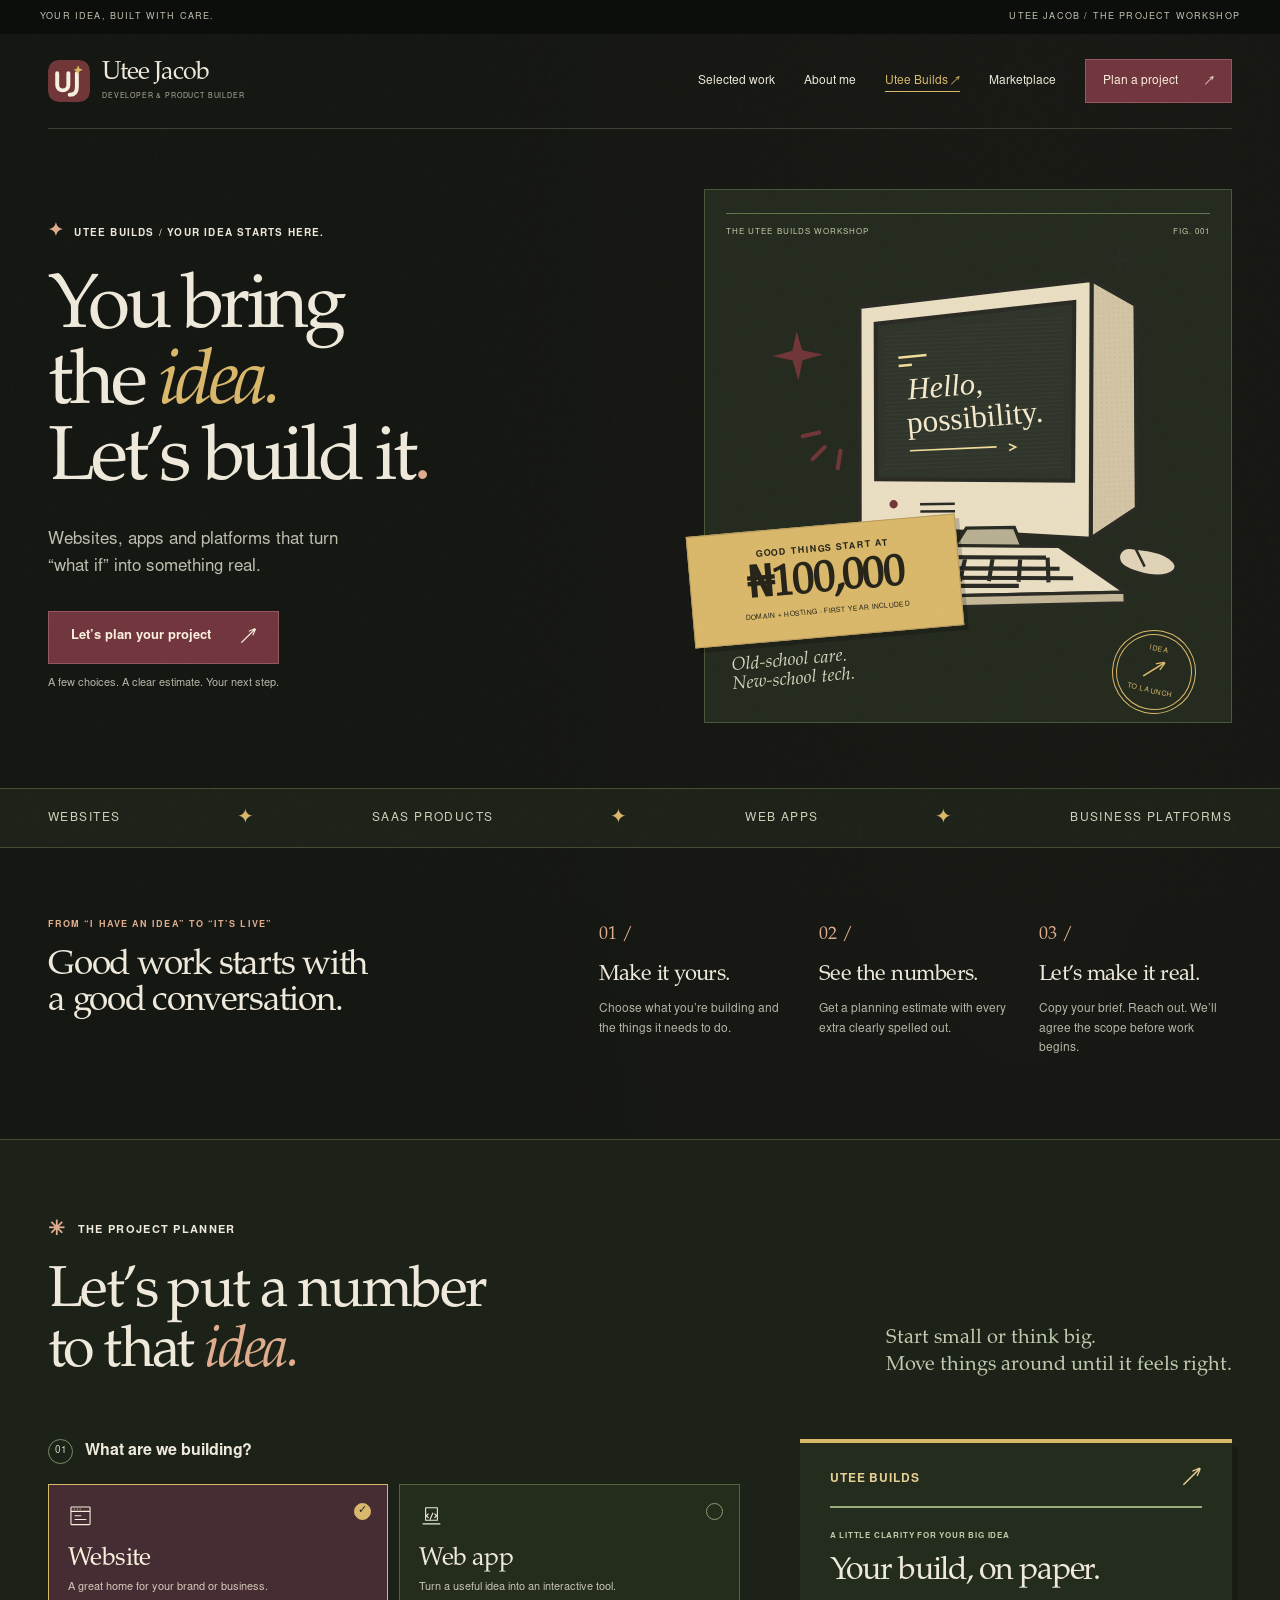
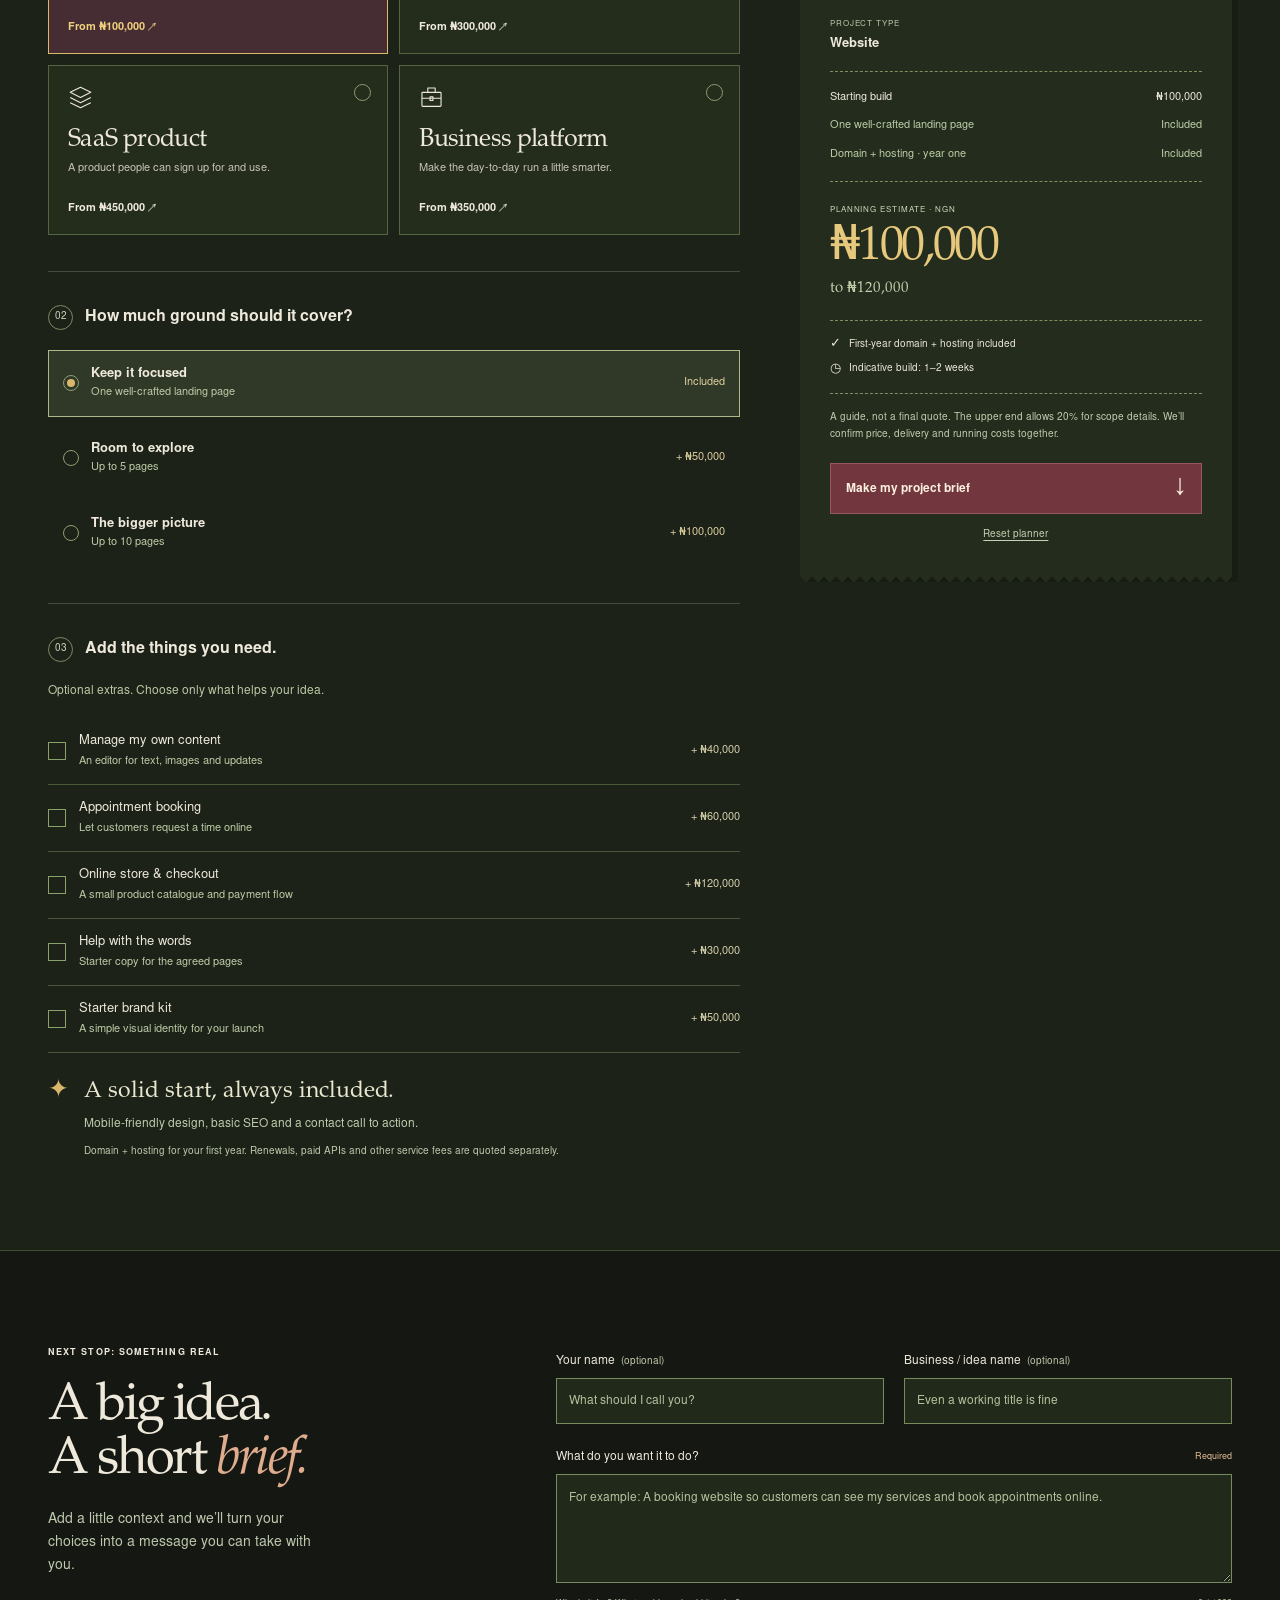
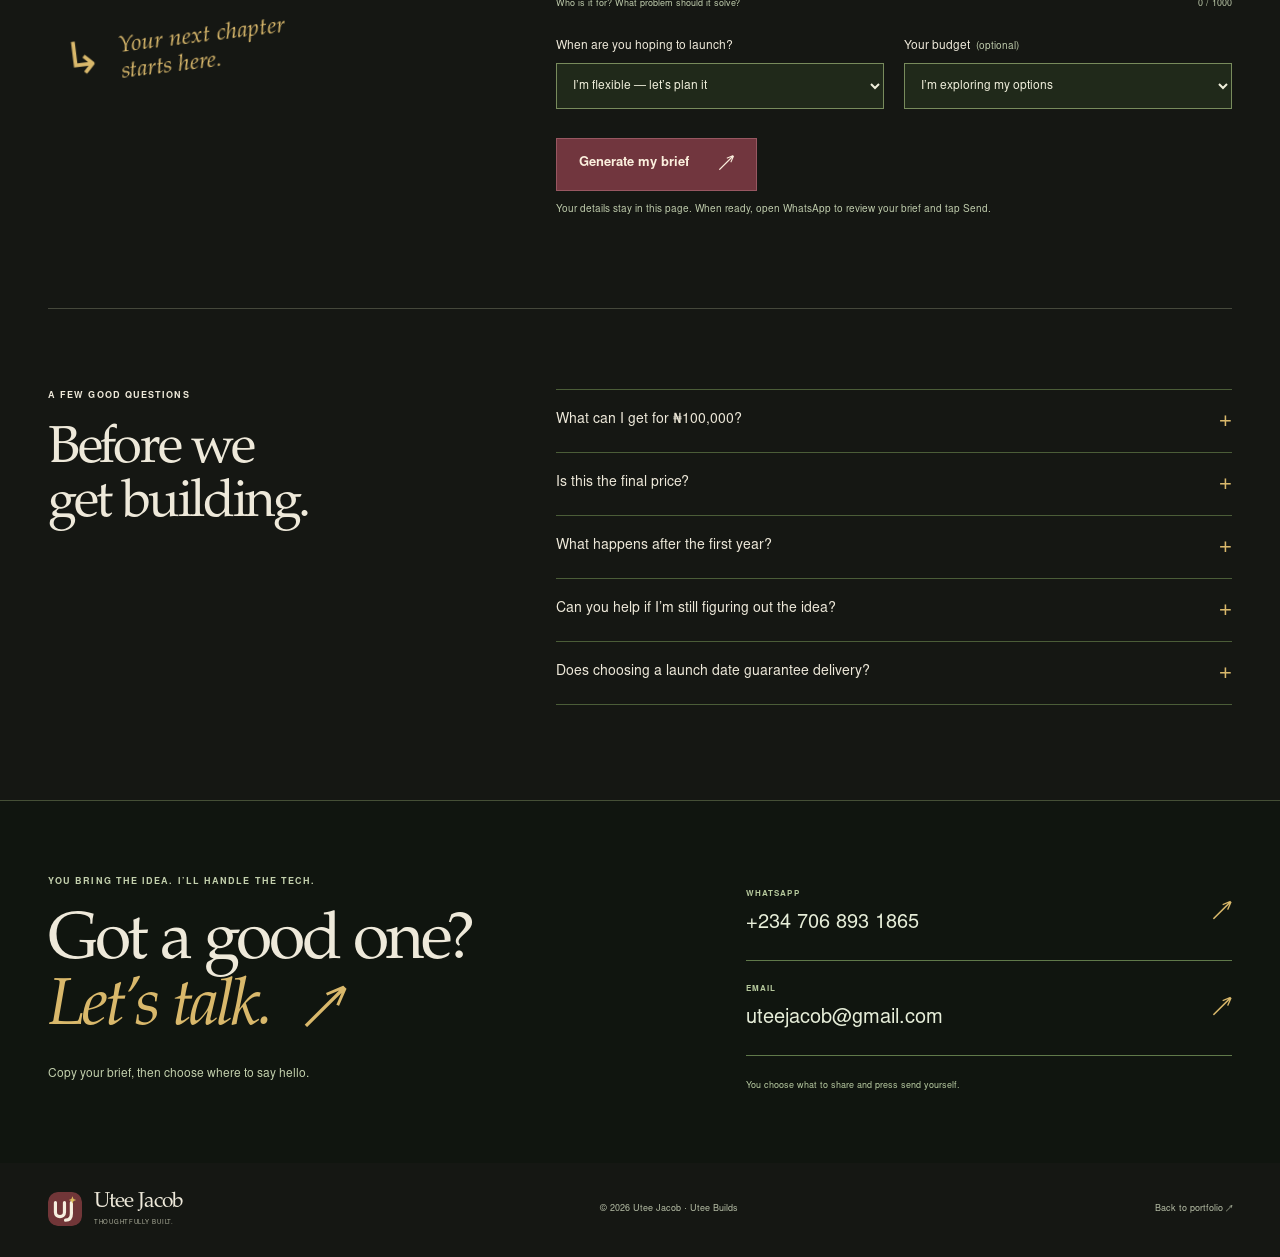
==== commit 6dd507c5: "Add Utee Builds marketplace, hotel demo and authenticated Python hotel pilot" ====
--- a/builds/index.html
+++ b/builds/index.html
@@ -5,15 +5,36 @@
   <meta name="viewport" content="width=device-width,initial-scale=1">
   <meta name="theme-color" content="#151713">
   <meta name="description" content="Got an idea? Let's build it. Plan your website, SaaS or business platform with Utee Builds. Projects from ₦100,000, including a domain and hosting for the first year.">
-  <title>Utee Builds — Your idea, built.</title><meta name="author" content="Utee Jacob"><meta property="og:title" content="Utee Builds — Your idea, built."><meta property="og:type" content="website"><meta property="og:description" content="Plan your project, see a clear estimate and bring your brief to WhatsApp. Projects from ₦100,000.">
+  <title>Utee Builds — Your idea, built.</title><meta name="author" content="Utee Jacob">
   <link rel="icon" href="../assets/brand/favicon.svg" type="image/svg+xml"><link rel="icon" href="../assets/brand/favicon-32.png" sizes="32x32"><link rel="apple-touch-icon" href="../assets/brand/apple-touch-icon.png"><link rel="manifest" href="../site.webmanifest">
   <link rel="stylesheet" href="styles.css"><link rel="stylesheet" href="../site.css"><script src="../site.js" defer></script>
   <script type="module" src="app.js"></script>
-<link rel="stylesheet" href="../dark.css"></head>
+<link rel="stylesheet" href="../dark.css">
+<link rel="canonical" href="https://utee.github.io/builds/">
+<meta property="og:type" content="website">
+<meta property="og:site_name" content="Utee Jacob | Utee Builds">
+<meta property="og:locale" content="en_NG">
+<meta property="og:title" content="Utee Builds — Your idea, built.">
+<meta property="og:description" content="Plan your website, web app, SaaS or business platform. Projects from ₦100,000, including domain and hosting for the first year.">
+<meta property="og:url" content="https://utee.github.io/builds/">
+<meta property="og:image" content="https://utee.github.io/assets/social/utee-builds-og.png">
+<meta property="og:image:secure_url" content="https://utee.github.io/assets/social/utee-builds-og.png">
+<meta property="og:image:type" content="image/png">
+<meta property="og:image:width" content="1200">
+<meta property="og:image:height" content="630">
+<meta property="og:image:alt" content="Utee Builds — Your idea. Let’s build it. Projects from ₦100,000 with first-year domain and hosting included.">
+<meta name="twitter:card" content="summary_large_image">
+<meta name="twitter:site" content="@UtibeAbasiJacob">
+<meta name="twitter:creator" content="@UtibeAbasiJacob">
+<meta name="twitter:title" content="Utee Builds — Your idea, built.">
+<meta name="twitter:description" content="Plan your website, web app, SaaS or business platform. Projects from ₦100,000, including domain and hosting for the first year.">
+<meta name="twitter:image" content="https://utee.github.io/assets/social/utee-builds-og.png">
+<meta name="twitter:image:alt" content="Utee Builds — Your idea. Let’s build it. Projects from ₦100,000 with first-year domain and hosting included.">
+</head>
 <body class="planner-page">
   <a class="skip-link" href="#main">Skip to content</a>
 <div class="studio-bar"><span>YOUR IDEA, BUILT WITH CARE.</span><span>UTEE JACOB / THE PROJECT WORKSHOP</span></div>
-<header class="studio-header shell"><a href="../" class="studio-brand" aria-label="Utee Jacob home"><img src="../assets/brand/favicon.svg" alt="" width="42" height="42"><span>Utee Jacob<small>DEVELOPER & PRODUCT BUILDER</small></span></a><button class="menu-toggle" type="button" aria-expanded="false" aria-controls="studio-nav">Menu <span aria-hidden="true">☰</span></button><nav class="studio-nav" id="studio-nav" aria-label="Main navigation"><a href="../#work">Selected work</a><a href="../#about">About me</a><a href="./" aria-current="page">Utee Builds ↗</a><a class="studio-nav-cta" href="#project-builder">Plan a project <span aria-hidden="true">↗</span></a></nav></header>
+<header class="studio-header shell"><a href="../" class="studio-brand" aria-label="Utee Jacob home"><img src="../assets/brand/favicon.svg" alt="" width="42" height="42"><span>Utee Jacob<small>DEVELOPER & PRODUCT BUILDER</small></span></a><button class="menu-toggle" type="button" aria-expanded="false" aria-controls="studio-nav">Menu <span aria-hidden="true">☰</span></button><nav class="studio-nav" id="studio-nav" aria-label="Main navigation"><a href="../#work">Selected work</a><a href="../#about">About me</a><a href="./" aria-current="page">Utee Builds ↗</a><a href="../marketplace/">Marketplace</a><a class="studio-nav-cta" href="#project-builder">Plan a project <span aria-hidden="true">↗</span></a></nav></header>
   <main id="main">
     <section class="hero shell" aria-labelledby="hero-title">
       <div class="hero-copy">
